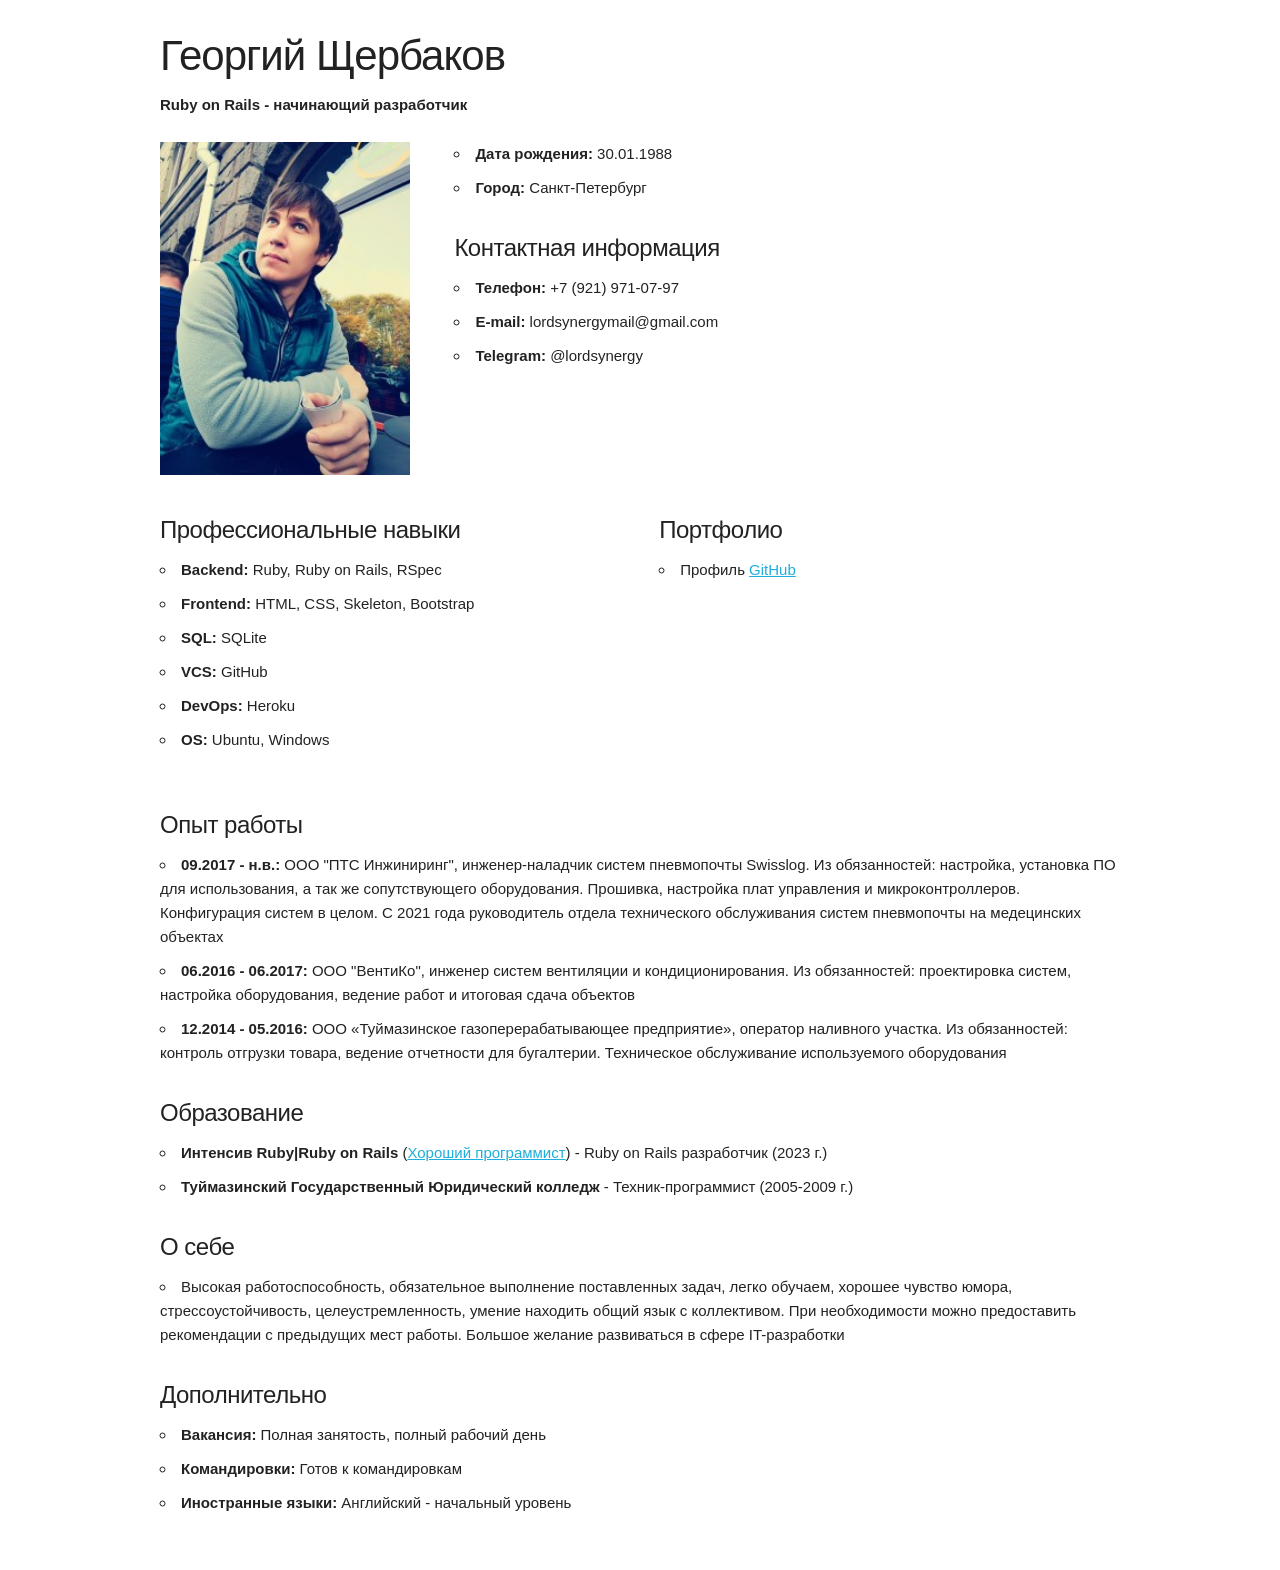
==== index.html @ 2d0ef485 "Initial commit" ====
<!DOCTYPE html>
<html lang="ru">
<head>
  <meta charset="UTF-8">
  <title>резюме Щербаков Георгий</title>
  <link rel="stylesheet" href="css/normalize.css">
  <link rel="stylesheet" href="css/skeleton.css">
  <link href="https://fonts.googleapis.com/css?family=Bree+Serif&display=swap" rel="stylesheet">
</head>

<body>
<div class="container">
  <div class="header">
    <h2>Георгий Щербаков</h2>
    <p><b>Ruby on Rails - начинающий разработчик</b></p>
  </div>

  <div class="row">
    <div class="four columns">
      <img src="img/georgy.jpg" alt="[Фото]" width="250"/>
    </div>

    <ul>
      <li><b>Дата рождения:</b> 30.01.1988</li>
      <li><b>Город:</b> Санкт-Петербург</li>
    </ul>

    <h5>Контактная информация</h5>
    <ul>
      <li><b>Телефон:</b> +7 (921) 971-07-97</li>
      <li><b>E-mail:</b> lordsynergymail@gmail.com</li>
      <li><b>Telegram:</b> @lordsynergy</li>
    </ul>
  </div>

  <div class="row">
    <div class="one-half column">
      <h5>Профессиональные навыки</h5>
      <ul>
        <li><b>Backend: </b>Ruby, Ruby on Rails, RSpec</li>
        <li><b>Frontend: </b>HTML, CSS, Skeleton, Bootstrap</li>
        <li><b>SQL: </b>SQLite</li>
        <li><b>VCS: </b>GitHub</li>
        <li><b>DevOps: </b>Heroku</li>
        <li><b>OS: </b>Ubuntu, Windows</li>
      </ul>
    </div>

    <div class="one-half column">
      <h5>Портфолио</h5>
      <ul>
        <li>Профиль <a href="https://github.com/lordsynergy">GitHub</a></li>
      </ul>
    </div>
  </div>

  <div>
    <h5>Опыт работы</h5>
    <ul>
      <li><b>09.2017 - н.в.: </b>ООО "ПТС Инжиниринг", инженер-наладчик систем пневмопочты Swisslog. Из обязанностей:
        настройка, установка ПО для использования, а так же сопутствующего оборудования. Прошивка, настройка плат управления и микроконтроллеров.
        Конфигурация систем в целом. С 2021 года руководитель отдела технического обслуживания систем пневмопочты на медецинских объектах </li>
      <li><b>06.2016 - 06.2017: </b>ООО "ВентиКо", инженер систем вентиляции и кондиционирования. Из обязанностей: проектировка систем, настройка
        оборудования, ведение работ и итоговая сдача объектов</li>
      <li><b>12.2014 - 05.2016: </b>ООО «Туймазинское газоперерабатывающее предприятие», оператор наливного участка. Из
        обязанностей: контроль отгрузки товара, ведение отчетности для бугалтерии. Техническое обслуживание используемого оборудования</li>
    </ul>
  </div>

  <div>
    <h5>Образование</h5>
    <ul>
      <li><b>Интенсив Ruby|Ruby on Rails</b> (<a href="http://goodprogrammer.ru/">Хороший программист</a>) - Ruby on Rails разработчик (2023 г.)</li>
      <li><b>Туймазинский Государственный Юридический колледж</b> - Техник-программист (2005-2009 г.)</li>
    </ul>
  </div>

  <div>
    <h5>О себе</h5>
    <ul>
      <li>Высокая работоспособность, обязательное выполнение поставленных задач, легко обучаем, хорошее чувство юмора,
        стрессоустойчивость, целеустремленность, умение находить общий язык с коллективом. При необходимости можно предоставить рекомендации
        с предыдущих мест работы. Большое желание развиваться в сфере IT-разработки</li>
    </ul>
  </div>

  <div>
    <h5>Дополнительно</h5>
    <ul>
      <li><b>Вакансия: </b>Полная занятость, полный рабочий день</li>
      <li><b>Командировки: </b>Готов к командировкам </li>
      <li><b>Иностранные языки: </b>Английский - начальный уровень</li>
    </ul>
  </div>
</div>
</body>
---- css/skeleton.css ----
/*
* Skeleton V2.0.4
* Copyright 2014, Dave Gamache
* www.getskeleton.com
* Free to use under the MIT license.
* http://www.opensource.org/licenses/mit-license.php
* 12/29/2014
*/


/* Table of contents
––––––––––––––––––––––––––––––––––––––––––––––––––
- Grid
- Base Styles
- Typography
- Links
- Buttons
- Forms
- Lists
- Code
- Tables
- Spacing
- Utilities
- Clearing
- Media Queries
*/


/* Grid
–––––––––––––––––––––––––––––––––––––––––––––––––– */
.container {
  position: relative;
  width: 100%;
  max-width: 960px;
  margin: 0 auto;
  padding: 20px;
  box-sizing: border-box; }
.column,
.columns {
  width: 100%;
  float: left;
  box-sizing: border-box; }

/* For devices larger than 400px */
@media (min-width: 400px) {
  .container {
    width: 85%;
    padding: 0; }
}

/* For devices larger than 550px */
@media (min-width: 550px) {
  .container {
    width: 80%; }
  .column,
  .columns {
    margin-left: 4%; }
  .column:first-child,
  .columns:first-child {
    margin-left: 0; }

  .one.column,
  .one.columns                    { width: 4.66666666667%; }
  .two.columns                    { width: 13.3333333333%; }
  .three.columns                  { width: 22%;            }
  .four.columns                   { width: 30.6666666667%; }
  .five.columns                   { width: 39.3333333333%; }
  .six.columns                    { width: 48%;            }
  .seven.columns                  { width: 56.6666666667%; }
  .eight.columns                  { width: 65.3333333333%; }
  .nine.columns                   { width: 74.0%;          }
  .ten.columns                    { width: 82.6666666667%; }
  .eleven.columns                 { width: 91.3333333333%; }
  .twelve.columns                 { width: 100%; margin-left: 0; }

  .one-third.column               { width: 30.6666666667%; }
  .two-thirds.column              { width: 65.3333333333%; }

  .one-half.column                { width: 48%; }

  /* Offsets */
  .offset-by-one.column,
  .offset-by-one.columns          { margin-left: 8.66666666667%; }
  .offset-by-two.column,
  .offset-by-two.columns          { margin-left: 17.3333333333%; }
  .offset-by-three.column,
  .offset-by-three.columns        { margin-left: 26%;            }
  .offset-by-four.column,
  .offset-by-four.columns         { margin-left: 34.6666666667%; }
  .offset-by-five.column,
  .offset-by-five.columns         { margin-left: 43.3333333333%; }
  .offset-by-six.column,
  .offset-by-six.columns          { margin-left: 52%;            }
  .offset-by-seven.column,
  .offset-by-seven.columns        { margin-left: 60.6666666667%; }
  .offset-by-eight.column,
  .offset-by-eight.columns        { margin-left: 69.3333333333%; }
  .offset-by-nine.column,
  .offset-by-nine.columns         { margin-left: 78.0%;          }
  .offset-by-ten.column,
  .offset-by-ten.columns          { margin-left: 86.6666666667%; }
  .offset-by-eleven.column,
  .offset-by-eleven.columns       { margin-left: 95.3333333333%; }

  .offset-by-one-third.column,
  .offset-by-one-third.columns    { margin-left: 34.6666666667%; }
  .offset-by-two-thirds.column,
  .offset-by-two-thirds.columns   { margin-left: 69.3333333333%; }

  .offset-by-one-half.column,
  .offset-by-one-half.columns     { margin-left: 52%; }

}


/* Base Styles
–––––––––––––––––––––––––––––––––––––––––––––––––– */
/* NOTE
html is set to 62.5% so that all the REM measurements throughout Skeleton
are based on 10px sizing. So basically 1.5rem = 15px :) */
html {
  font-size: 62.5%; }
body {
  margin-top: 30px;
  margin-bottom: 30px;
  font-size: 1.5em; /* currently ems cause chrome bug misinterpreting rems on body element */
  line-height: 1.6;
  font-weight: 400;
  font-family: 'PT Sans Narrow', sans-serif;
  color: #222; }


/* Typography
–––––––––––––––––––––––––––––––––––––––––––––––––– */
h1, h2, h3, h4, h5, h6 {
  margin-top: 30px;
  margin-bottom: 1rem;
  font-weight: 300; }
h1 { font-size: 4.0rem; line-height: 1.2;  letter-spacing: -.1rem;}
h2 { font-size: 3.6rem; line-height: 1.25; letter-spacing: -.1rem; }
h3 { font-size: 3.0rem; line-height: 1.3;  letter-spacing: -.1rem; }
h4 { font-size: 2.4rem; line-height: 1.35; letter-spacing: -.08rem; }
h5 { font-size: 1.8rem; line-height: 1.5;  letter-spacing: -.05rem; }
h6 { font-size: 1.5rem; line-height: 1.6;  letter-spacing: 0; }

/* Larger than phablet */
@media (min-width: 550px) {
  h1 { font-size: 5.0rem; }
  h2 { font-size: 4.2rem; }
  h3 { font-size: 3.6rem; }
  h4 { font-size: 3.0rem; }
  h5 { font-size: 2.4rem; }
  h6 { font-size: 1.5rem; }
}

p {
  margin-top: 0; }


/* Links
–––––––––––––––––––––––––––––––––––––––––––––––––– */
a {
  color: #1EAEDB; }
a:hover {
  color: #0FA0CE; }


/* Buttons
–––––––––––––––––––––––––––––––––––––––––––––––––– */
.button,
button,
input[type="submit"],
input[type="reset"],
input[type="button"] {
  display: inline-block;
  height: 38px;
  padding: 0 30px;
  color: #555;
  text-align: center;
  font-size: 11px;
  font-weight: 600;
  line-height: 38px;
  letter-spacing: .1rem;
  text-transform: uppercase;
  text-decoration: none;
  white-space: nowrap;
  background-color: transparent;
  border-radius: 4px;
  border: 1px solid #bbb;
  cursor: pointer;
  box-sizing: border-box; }
.button:hover,
button:hover,
input[type="submit"]:hover,
input[type="reset"]:hover,
input[type="button"]:hover,
.button:focus,
button:focus,
input[type="submit"]:focus,
input[type="reset"]:focus,
input[type="button"]:focus {
  color: #333;
  border-color: #888;
  outline: 0; }
.button.button-primary,
button.button-primary,
input[type="submit"].button-primary,
input[type="reset"].button-primary,
input[type="button"].button-primary {
  color: #FFF;
  background-color: #33C3F0;
  border-color: #33C3F0; }
.button.button-primary:hover,
button.button-primary:hover,
input[type="submit"].button-primary:hover,
input[type="reset"].button-primary:hover,
input[type="button"].button-primary:hover,
.button.button-primary:focus,
button.button-primary:focus,
input[type="submit"].button-primary:focus,
input[type="reset"].button-primary:focus,
input[type="button"].button-primary:focus {
  color: #FFF;
  background-color: #1EAEDB;
  border-color: #1EAEDB; }


/* Forms
–––––––––––––––––––––––––––––––––––––––––––––––––– */
input[type="email"],
input[type="number"],
input[type="search"],
input[type="text"],
input[type="tel"],
input[type="url"],
input[type="password"],
textarea,
select {
  height: 38px;
  padding: 6px 10px; /* The 6px vertically centers text on FF, ignored by Webkit */
  background-color: #fff;
  border: 1px solid #D1D1D1;
  border-radius: 4px;
  box-shadow: none;
  box-sizing: border-box; }
/* Removes awkward default styles on some inputs for iOS */
input[type="email"],
input[type="number"],
input[type="search"],
input[type="text"],
input[type="tel"],
input[type="url"],
input[type="password"],
textarea {
  -webkit-appearance: none;
     -moz-appearance: none;
          appearance: none; }
textarea {
  min-height: 65px;
  padding-top: 6px;
  padding-bottom: 6px; }
input[type="email"]:focus,
input[type="number"]:focus,
input[type="search"]:focus,
input[type="text"]:focus,
input[type="tel"]:focus,
input[type="url"]:focus,
input[type="password"]:focus,
textarea:focus,
select:focus {
  border: 1px solid #33C3F0;
  outline: 0; }
label,
legend {
  display: block;
  margin-bottom: .5rem;
  font-weight: 600; }
fieldset {
  padding: 0;
  border-width: 0; }
input[type="checkbox"],
input[type="radio"] {
  display: inline; }
label > .label-body {
  display: inline-block;
  margin-left: .5rem;
  font-weight: normal; }


/* Lists
–––––––––––––––––––––––––––––––––––––––––––––––––– */
ul {
  list-style: circle inside; }
ol {
  list-style: decimal inside; }
ol, ul {
  padding-left: 0;
  margin-top: 0; }
ul ul,
ul ol,
ol ol,
ol ul {
  margin: 1.5rem 0 1.5rem 3rem;
  font-size: 90%; }
li {
  margin-bottom: 1rem; }


/* Code
–––––––––––––––––––––––––––––––––––––––––––––––––– */
code {
  padding: .2rem .5rem;
  margin: 0 .2rem;
  font-size: 90%;
  white-space: nowrap;
  background: #F1F1F1;
  border: 1px solid #E1E1E1;
  border-radius: 4px; }
pre > code {
  display: block;
  padding: 1rem 1.5rem;
  white-space: pre; }


/* Tables
–––––––––––––––––––––––––––––––––––––––––––––––––– */
th,
td {
  padding: 12px 15px;
  text-align: left;
  border-bottom: 1px solid #E1E1E1; }
th:first-child,
td:first-child {
  padding-left: 0; }
th:last-child,
td:last-child {
  padding-right: 0; }


/* Spacing
–––––––––––––––––––––––––––––––––––––––––––––––––– */
button,
.button {
  margin-bottom: 1rem; }
input,
textarea,
select,
fieldset {
  margin-bottom: 1.5rem; }
pre,
blockquote,
dl,
figure,
table,
p,
ul,
ol,
form {
  margin-bottom: 2.5rem; }


/* Utilities
–––––––––––––––––––––––––––––––––––––––––––––––––– */
.u-full-width {
  width: 100%;
  box-sizing: border-box; }
.u-max-full-width {
  max-width: 100%;
  box-sizing: border-box; }
.u-pull-right {
  float: right; }
.u-pull-left {
  float: left; }


/* Misc
–––––––––––––––––––––––––––––––––––––––––––––––––– */
hr {
  margin-top: 3rem;
  margin-bottom: 3.5rem;
  border-width: 0;
  border-top: 1px solid #E1E1E1; }


/* Clearing
–––––––––––––––––––––––––––––––––––––––––––––––––– */

/* Self Clearing Goodness */
.container:after,
.row:after,
.u-cf {
  content: "";
  display: table;
  clear: both; }


/* Media Queries
–––––––––––––––––––––––––––––––––––––––––––––––––– */
/*
Note: The best way to structure the use of media queries is to create the queries
near the relevant code. For example, if you wanted to change the styles for buttons
on small devices, paste the mobile query code up in the buttons section and style it
there.
*/


/* Larger than mobile */
@media (min-width: 400px) {}

/* Larger than phablet (also point when grid becomes active) */
@media (min-width: 550px) {}

/* Larger than tablet */
@media (min-width: 750px) {}

/* Larger than desktop */
@media (min-width: 1000px) {}

/* Larger than Desktop HD */
@media (min-width: 1200px) {}
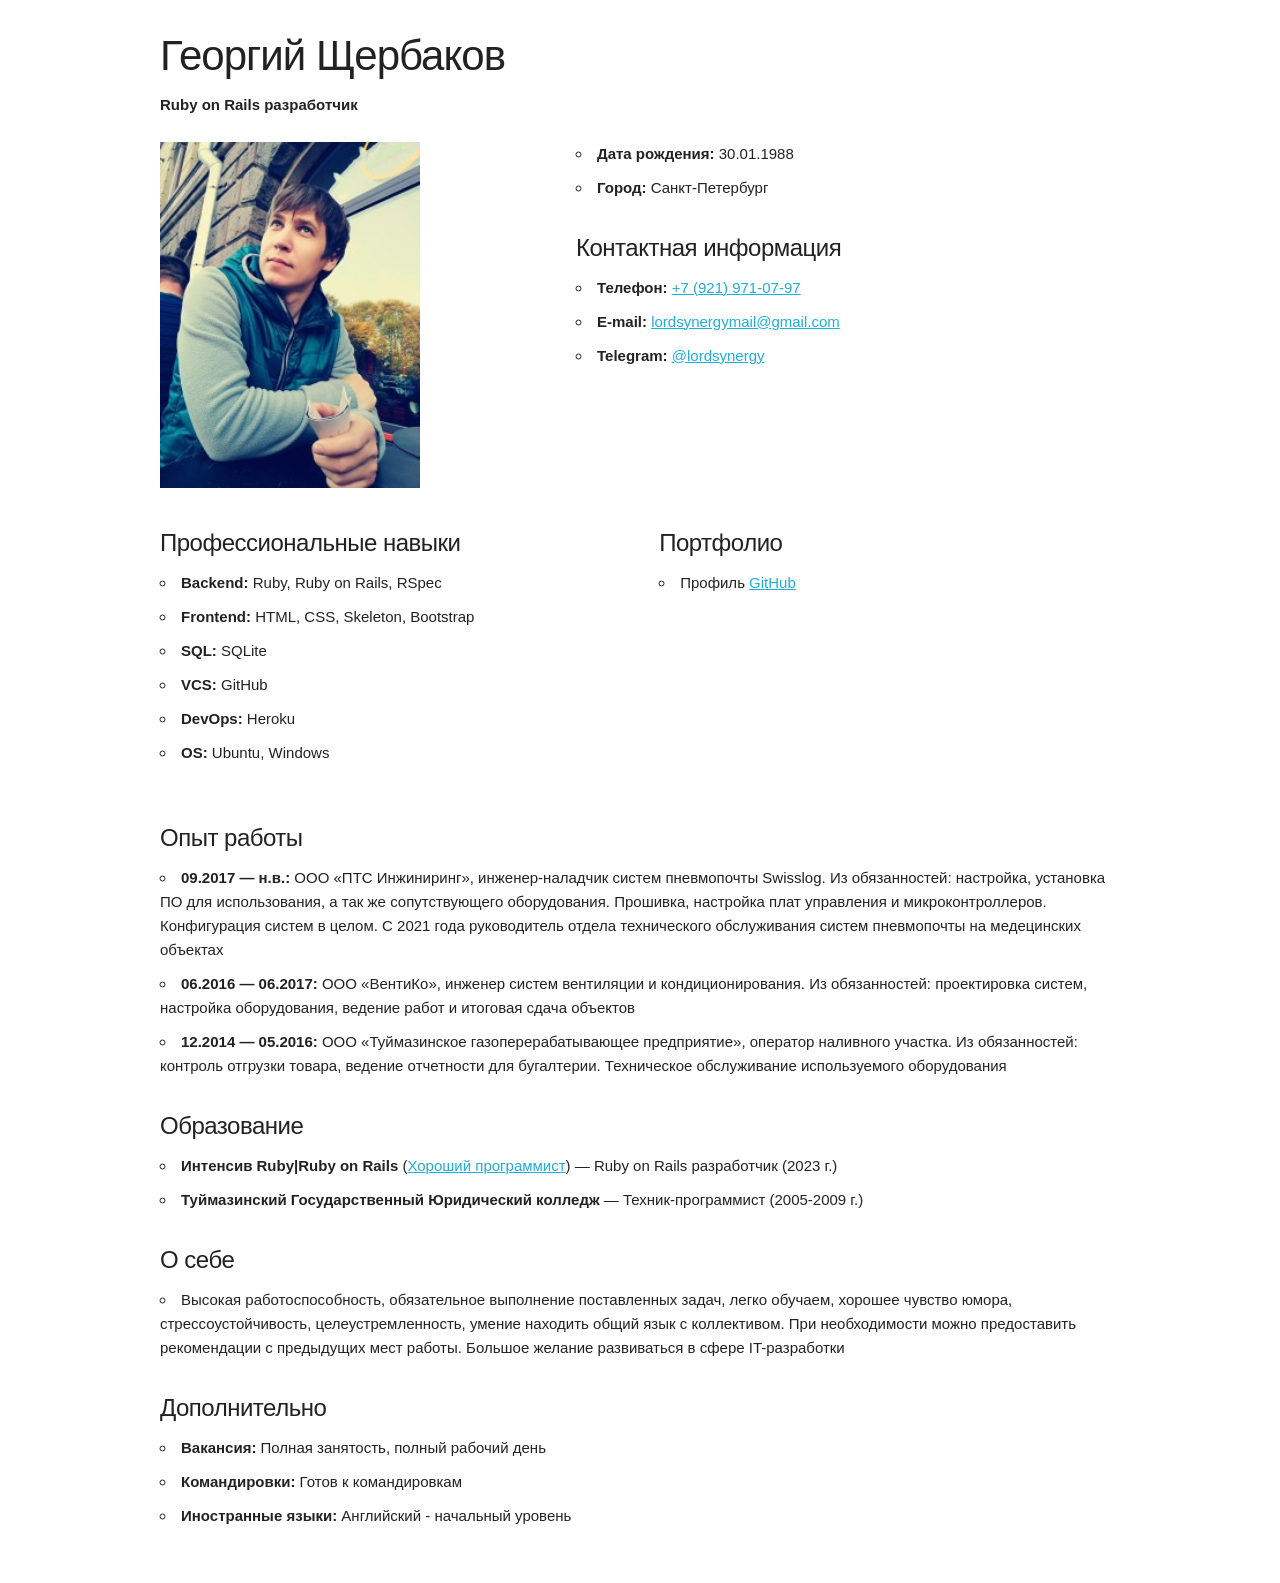
==== commit 0c6cbf24: "fix index.html" ====
--- a/index.html
+++ b/index.html
@@ -2,6 +2,7 @@
 <html lang="ru">
 <head>
   <meta charset="UTF-8">
+  <meta name="viewport" content="width=device-width, initial-scale=1">
   <title>резюме Щербаков Георгий</title>
   <link rel="stylesheet" href="css/normalize.css">
   <link rel="stylesheet" href="css/skeleton.css">
@@ -12,14 +13,15 @@
 <div class="container">
   <div class="header">
     <h2>Георгий Щербаков</h2>
-    <p><b>Ruby on Rails - начинающий разработчик</b></p>
+    <p><b>Ruby on Rails разработчик</b></p>
   </div>
 
   <div class="row">
-    <div class="four columns">
-      <img src="img/georgy.jpg" alt="[Фото]" width="250"/>
+    <div class="five columns">
+      <img src="img/georgy.jpg" alt="Георгий Щербаков - фото" width="260"/>
     </div>
 
+    <div class="seven columns">
     <ul>
       <li><b>Дата рождения:</b> 30.01.1988</li>
       <li><b>Город:</b> Санкт-Петербург</li>
@@ -27,10 +29,11 @@
 
     <h5>Контактная информация</h5>
     <ul>
-      <li><b>Телефон:</b> +7 (921) 971-07-97</li>
-      <li><b>E-mail:</b> lordsynergymail@gmail.com</li>
-      <li><b>Telegram:</b> @lordsynergy</li>
+      <li><b>Телефон: </b><a href="tel:+7(921) 971-07-97">+7 (921) 971-07-97</a></li>
+      <li><b>E-mail: </b><a href="mailto:lordsynergymail@gmail.com">lordsynergymail@gmail.com</a></li>
+      <li><b>Telegram: </b><a href="https://telegram.me/@lordsynergy">@lordsynergy</a></li>
     </ul>
+    </div>
   </div>
 
   <div class="row">
@@ -57,12 +60,12 @@
   <div>
     <h5>Опыт работы</h5>
     <ul>
-      <li><b>09.2017 - н.в.: </b>ООО "ПТС Инжиниринг", инженер-наладчик систем пневмопочты Swisslog. Из обязанностей:
+      <li><b>09.2017 — н.в.: </b>ООО «ПТС Инжиниринг», инженер-наладчик систем пневмопочты Swisslog. Из обязанностей:
         настройка, установка ПО для использования, а так же сопутствующего оборудования. Прошивка, настройка плат управления и микроконтроллеров.
         Конфигурация систем в целом. С 2021 года руководитель отдела технического обслуживания систем пневмопочты на медецинских объектах </li>
-      <li><b>06.2016 - 06.2017: </b>ООО "ВентиКо", инженер систем вентиляции и кондиционирования. Из обязанностей: проектировка систем, настройка
+      <li><b>06.2016 — 06.2017: </b>ООО «ВентиКо», инженер систем вентиляции и кондиционирования. Из обязанностей: проектировка систем, настройка
         оборудования, ведение работ и итоговая сдача объектов</li>
-      <li><b>12.2014 - 05.2016: </b>ООО «Туймазинское газоперерабатывающее предприятие», оператор наливного участка. Из
+      <li><b>12.2014 — 05.2016: </b>ООО «Туймазинское газоперерабатывающее предприятие», оператор наливного участка. Из
         обязанностей: контроль отгрузки товара, ведение отчетности для бугалтерии. Техническое обслуживание используемого оборудования</li>
     </ul>
   </div>
@@ -70,8 +73,8 @@
   <div>
     <h5>Образование</h5>
     <ul>
-      <li><b>Интенсив Ruby|Ruby on Rails</b> (<a href="http://goodprogrammer.ru/">Хороший программист</a>) - Ruby on Rails разработчик (2023 г.)</li>
-      <li><b>Туймазинский Государственный Юридический колледж</b> - Техник-программист (2005-2009 г.)</li>
+      <li><b>Интенсив Ruby|Ruby on Rails</b> (<a href="http://goodprogrammer.ru/">Хороший программист</a>) — Ruby on Rails разработчик (2023 г.)</li>
+      <li><b>Туймазинский Государственный Юридический колледж</b> — Техник-программист (2005-2009 г.)</li>
     </ul>
   </div>
 
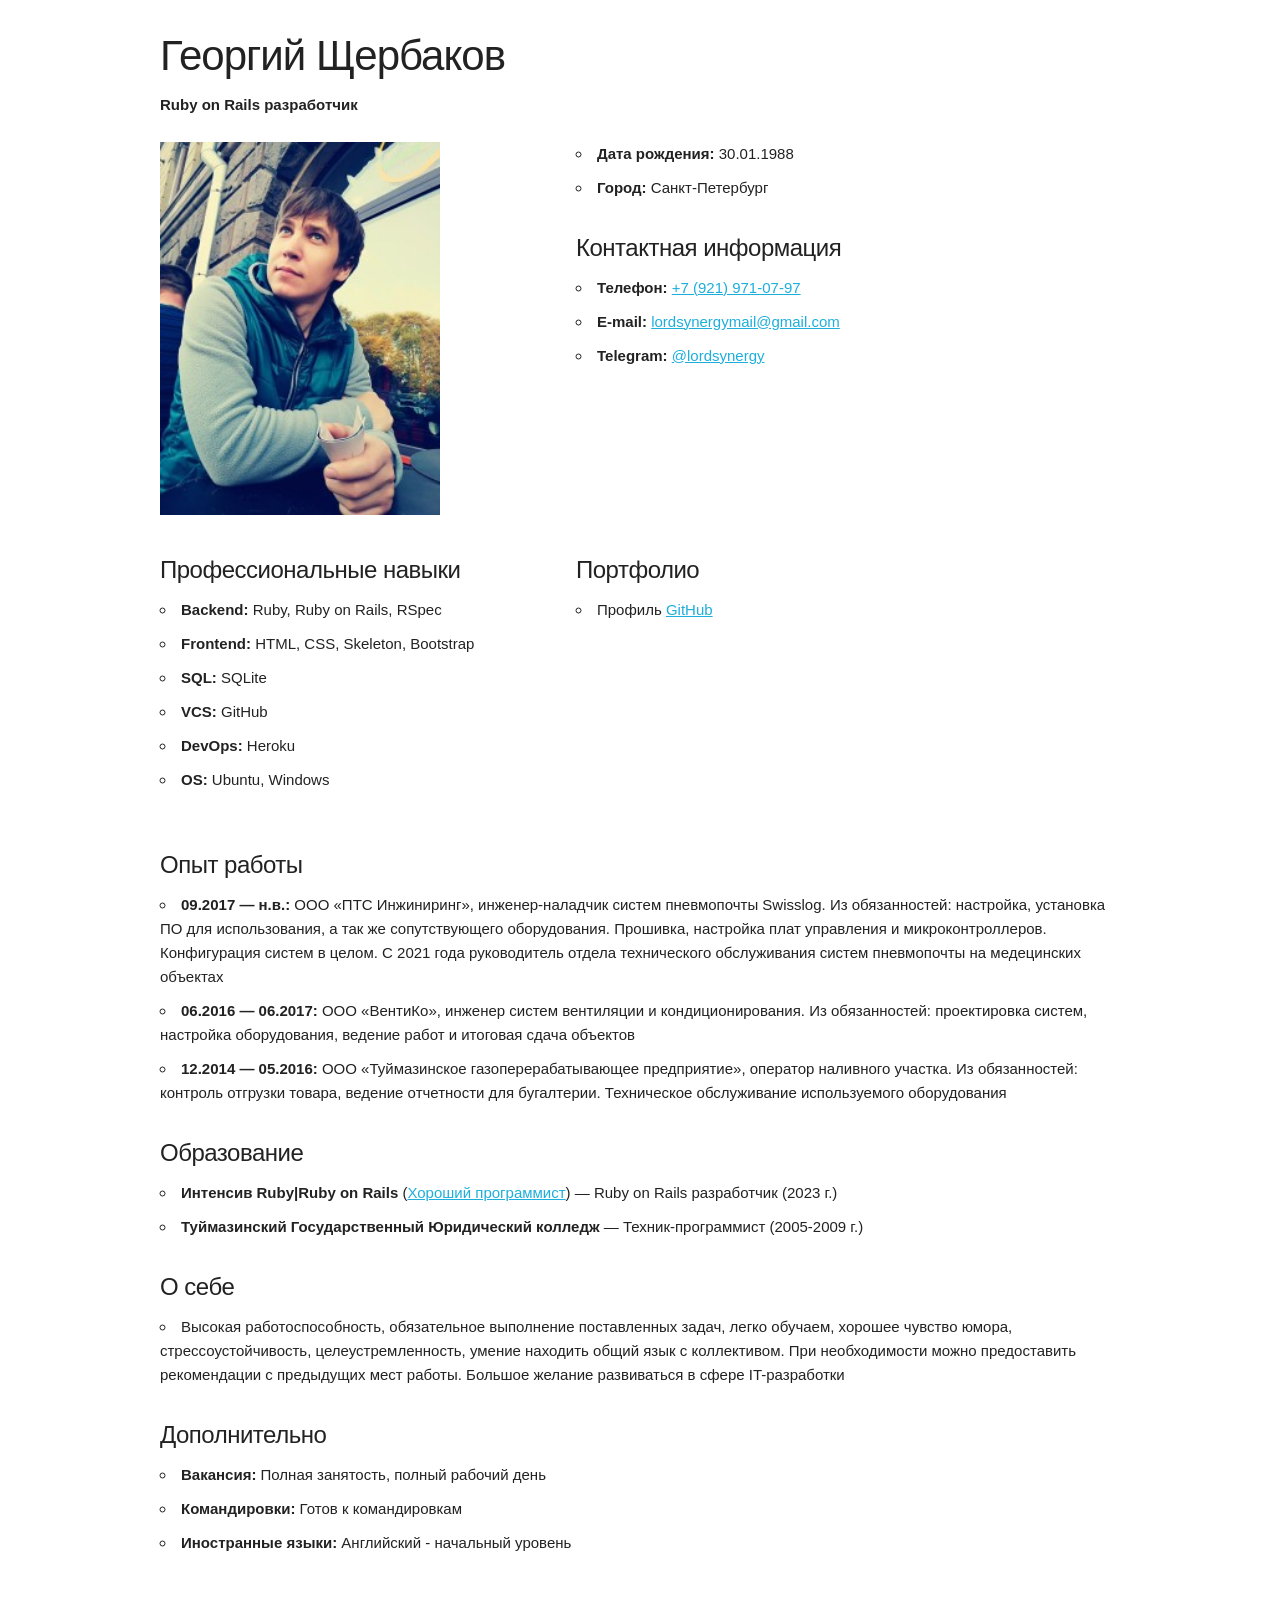
==== commit 979f69b6: "fix the adaptation" ====
--- a/index.html
+++ b/index.html
@@ -6,19 +6,17 @@
   <title>резюме Щербаков Георгий</title>
   <link rel="stylesheet" href="css/normalize.css">
   <link rel="stylesheet" href="css/skeleton.css">
-  <link href="https://fonts.googleapis.com/css?family=Bree+Serif&display=swap" rel="stylesheet">
+  <link href="https://fonts.googleapis.com/css2?family=Lobster&family=PT+Sans+Narrow&display=swap" rel="stylesheet" type="text/css">
 </head>
 
 <body>
 <div class="container">
-  <div class="header">
-    <h2>Георгий Щербаков</h2>
-    <p><b>Ruby on Rails разработчик</b></p>
-  </div>
+  <h2>Георгий Щербаков</h2>
+  <p><b>Ruby on Rails разработчик</b></p>
 
   <div class="row">
     <div class="five columns">
-      <img src="img/georgy.jpg" alt="Георгий Щербаков - фото" width="260"/>
+      <img src="img/georgy.jpg" alt="Георгий Щербаков - фото" width="280"/>
     </div>
 
     <div class="seven columns">
@@ -37,7 +35,7 @@
   </div>
 
   <div class="row">
-    <div class="one-half column">
+    <div class="five columns">
       <h5>Профессиональные навыки</h5>
       <ul>
         <li><b>Backend: </b>Ruby, Ruby on Rails, RSpec</li>
@@ -49,7 +47,7 @@
       </ul>
     </div>
 
-    <div class="one-half column">
+    <div class="seven columns">
       <h5>Портфолио</h5>
       <ul>
         <li>Профиль <a href="https://github.com/lordsynergy">GitHub</a></li>
--- a/css/skeleton.css
+++ b/css/skeleton.css
@@ -33,11 +33,11 @@
   width: 100%;
   max-width: 960px;
   margin: 0 auto;
-  padding: 20px;
+  padding: 0 20px;
   box-sizing: border-box; }
 .column,
 .columns {
-  width: 100%;
+  width: 90%;
   float: left;
   box-sizing: border-box; }
 
@@ -49,7 +49,7 @@
 }
 
 /* For devices larger than 550px */
-@media (min-width: 550px) {
+@media (min-width: 950px) {
   .container {
     width: 80%; }
   .column,
@@ -126,7 +126,7 @@
   font-size: 1.5em; /* currently ems cause chrome bug misinterpreting rems on body element */
   line-height: 1.6;
   font-weight: 400;
-  font-family: 'PT Sans Narrow', sans-serif;
+  font-family: "Raleway", "HelveticaNeue", "Helvetica Neue", Helvetica, Arial, sans-serif;
   color: #222; }
 
 
@@ -414,7 +414,7 @@
 @media (min-width: 750px) {}
 
 /* Larger than desktop */
-@media (min-width: 1000px) {}
+@media (min-width: 950px) {}
 
 /* Larger than Desktop HD */
 @media (min-width: 1200px) {}
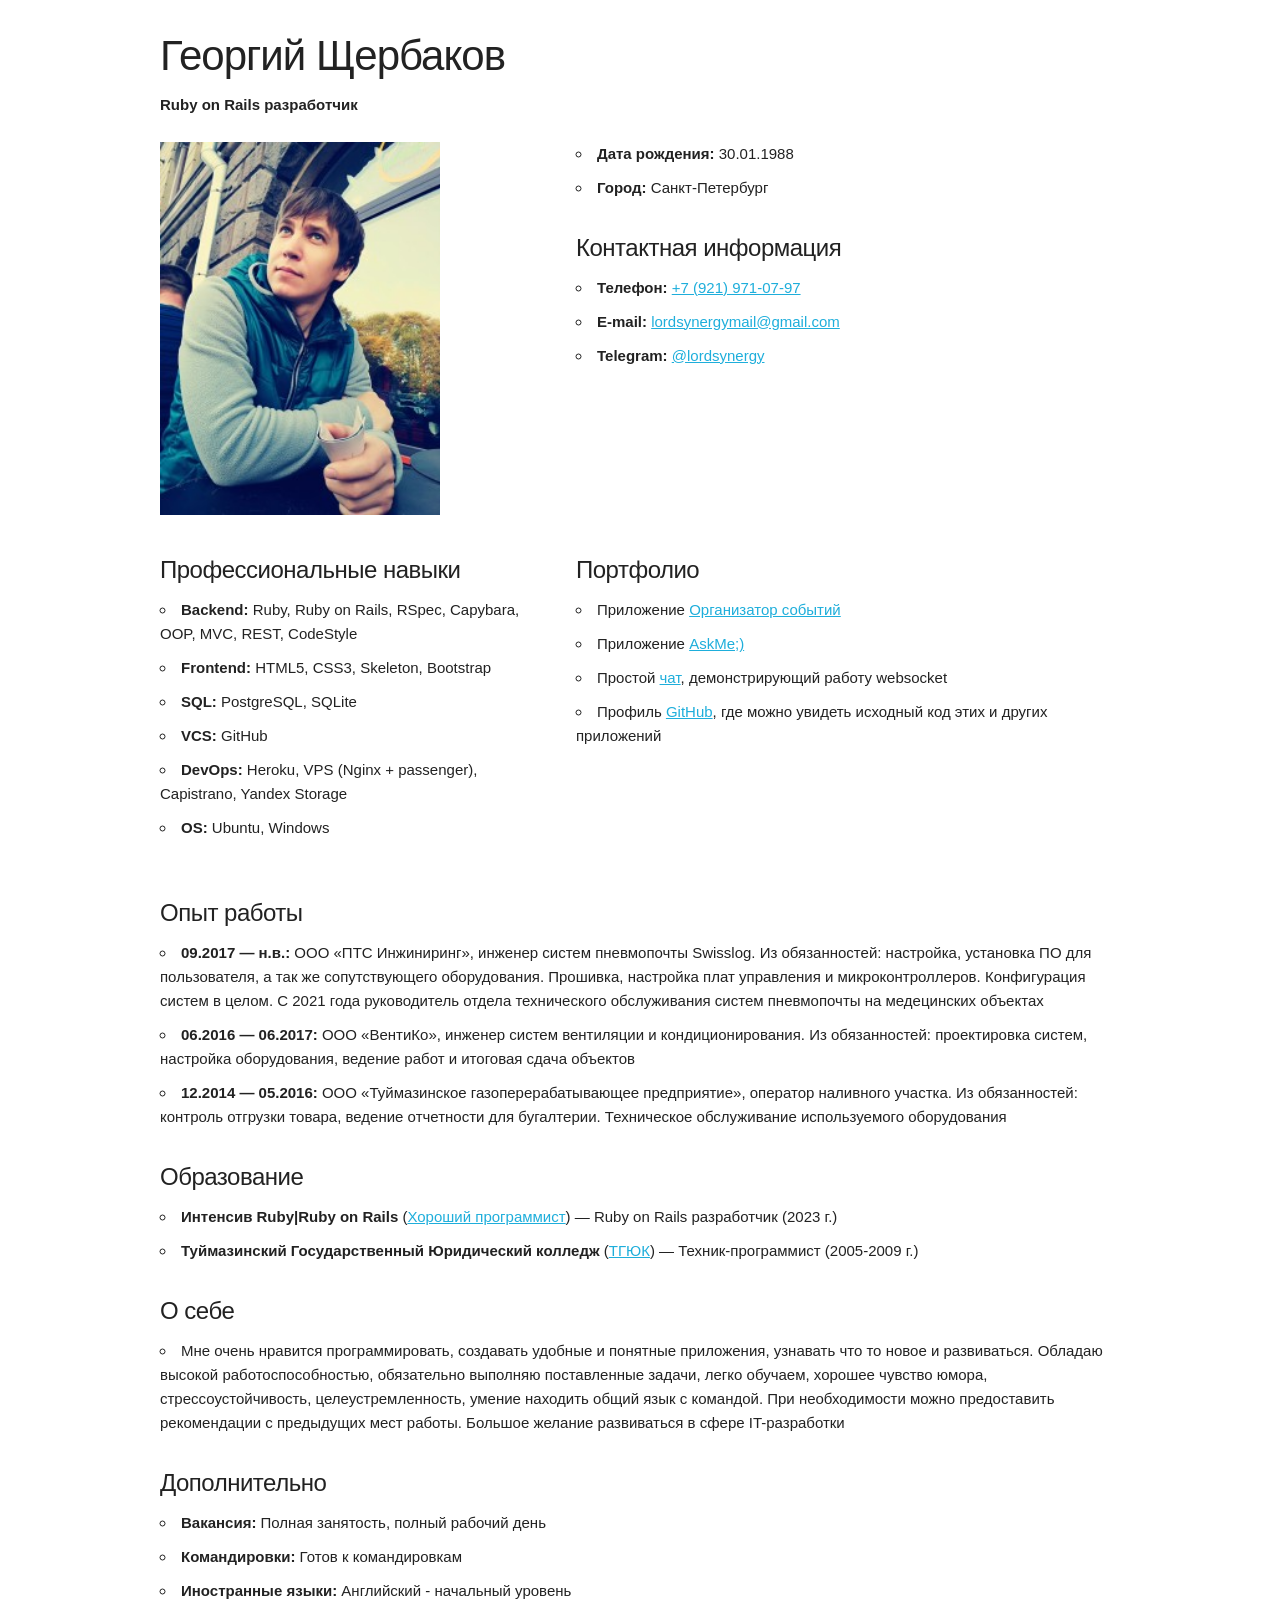
==== commit 8fea6cc7: "add README" ====
--- a/index.html
+++ b/index.html
@@ -38,11 +38,11 @@
     <div class="five columns">
       <h5>Профессиональные навыки</h5>
       <ul>
-        <li><b>Backend: </b>Ruby, Ruby on Rails, RSpec</li>
-        <li><b>Frontend: </b>HTML, CSS, Skeleton, Bootstrap</li>
-        <li><b>SQL: </b>SQLite</li>
+        <li><b>Backend: </b>Ruby, Ruby on Rails, RSpec, Capybara, OOP, MVC, REST, CodeStyle</li>
+        <li><b>Frontend: </b>HTML5, CSS3, Skeleton, Bootstrap</li>
+        <li><b>SQL: </b>PostgreSQL, SQLite</li>
         <li><b>VCS: </b>GitHub</li>
-        <li><b>DevOps: </b>Heroku</li>
+        <li><b>DevOps: </b>Heroku, VPS (Nginx + passenger), Capistrano, Yandex Storage</li>
         <li><b>OS: </b>Ubuntu, Windows</li>
       </ul>
     </div>
@@ -50,7 +50,10 @@
     <div class="seven columns">
       <h5>Портфолио</h5>
       <ul>
-        <li>Профиль <a href="https://github.com/lordsynergy">GitHub</a></li>
+        <li>Приложение <a href="https://event.goodprogramming.ru/">Организатор событий</a></li>
+        <li>Приложение <a href="https://askme.goodprogramming.ru/">AskMe;)</a></li>
+        <li>Простой <a href="https://chat.goodprogramming.ru/">чат</a>, демонстрирующий работу websocket</li>
+        <li>Профиль <a href="https://github.com/lordsynergy">GitHub</a>, где можно увидеть исходный код этих и других приложений</li>
       </ul>
     </div>
   </div>
@@ -58,8 +61,8 @@
   <div>
     <h5>Опыт работы</h5>
     <ul>
-      <li><b>09.2017 — н.в.: </b>ООО «ПТС Инжиниринг», инженер-наладчик систем пневмопочты Swisslog. Из обязанностей:
-        настройка, установка ПО для использования, а так же сопутствующего оборудования. Прошивка, настройка плат управления и микроконтроллеров.
+      <li><b>09.2017 — н.в.: </b>ООО «ПТС Инжиниринг», инженер систем пневмопочты Swisslog. Из обязанностей:
+        настройка, установка ПО для пользователя, а так же сопутствующего оборудования. Прошивка, настройка плат управления и микроконтроллеров.
         Конфигурация систем в целом. С 2021 года руководитель отдела технического обслуживания систем пневмопочты на медецинских объектах </li>
       <li><b>06.2016 — 06.2017: </b>ООО «ВентиКо», инженер систем вентиляции и кондиционирования. Из обязанностей: проектировка систем, настройка
         оборудования, ведение работ и итоговая сдача объектов</li>
@@ -72,15 +75,15 @@
     <h5>Образование</h5>
     <ul>
       <li><b>Интенсив Ruby|Ruby on Rails</b> (<a href="http://goodprogrammer.ru/">Хороший программист</a>) — Ruby on Rails разработчик (2023 г.)</li>
-      <li><b>Туймазинский Государственный Юридический колледж</b> — Техник-программист (2005-2009 г.)</li>
+      <li><b>Туймазинский Государственный Юридический колледж</b> (<a href="http://www.тгюк.рф/">ТГЮК</a>) — Техник-программист (2005-2009 г.)</li>
     </ul>
   </div>
 
   <div>
     <h5>О себе</h5>
     <ul>
-      <li>Высокая работоспособность, обязательное выполнение поставленных задач, легко обучаем, хорошее чувство юмора,
-        стрессоустойчивость, целеустремленность, умение находить общий язык с коллективом. При необходимости можно предоставить рекомендации
+      <li>Мне очень нравится программировать, создавать удобные и понятные приложения, узнавать что то новое и развиваться. Обладаю высокой работоспособностью, обязательно выполняю поставленные задачи, легко обучаем, хорошее чувство юмора,
+        стрессоустойчивость, целеустремленность, умение находить общий язык с командой. При необходимости можно предоставить рекомендации
         с предыдущих мест работы. Большое желание развиваться в сфере IT-разработки</li>
     </ul>
   </div>
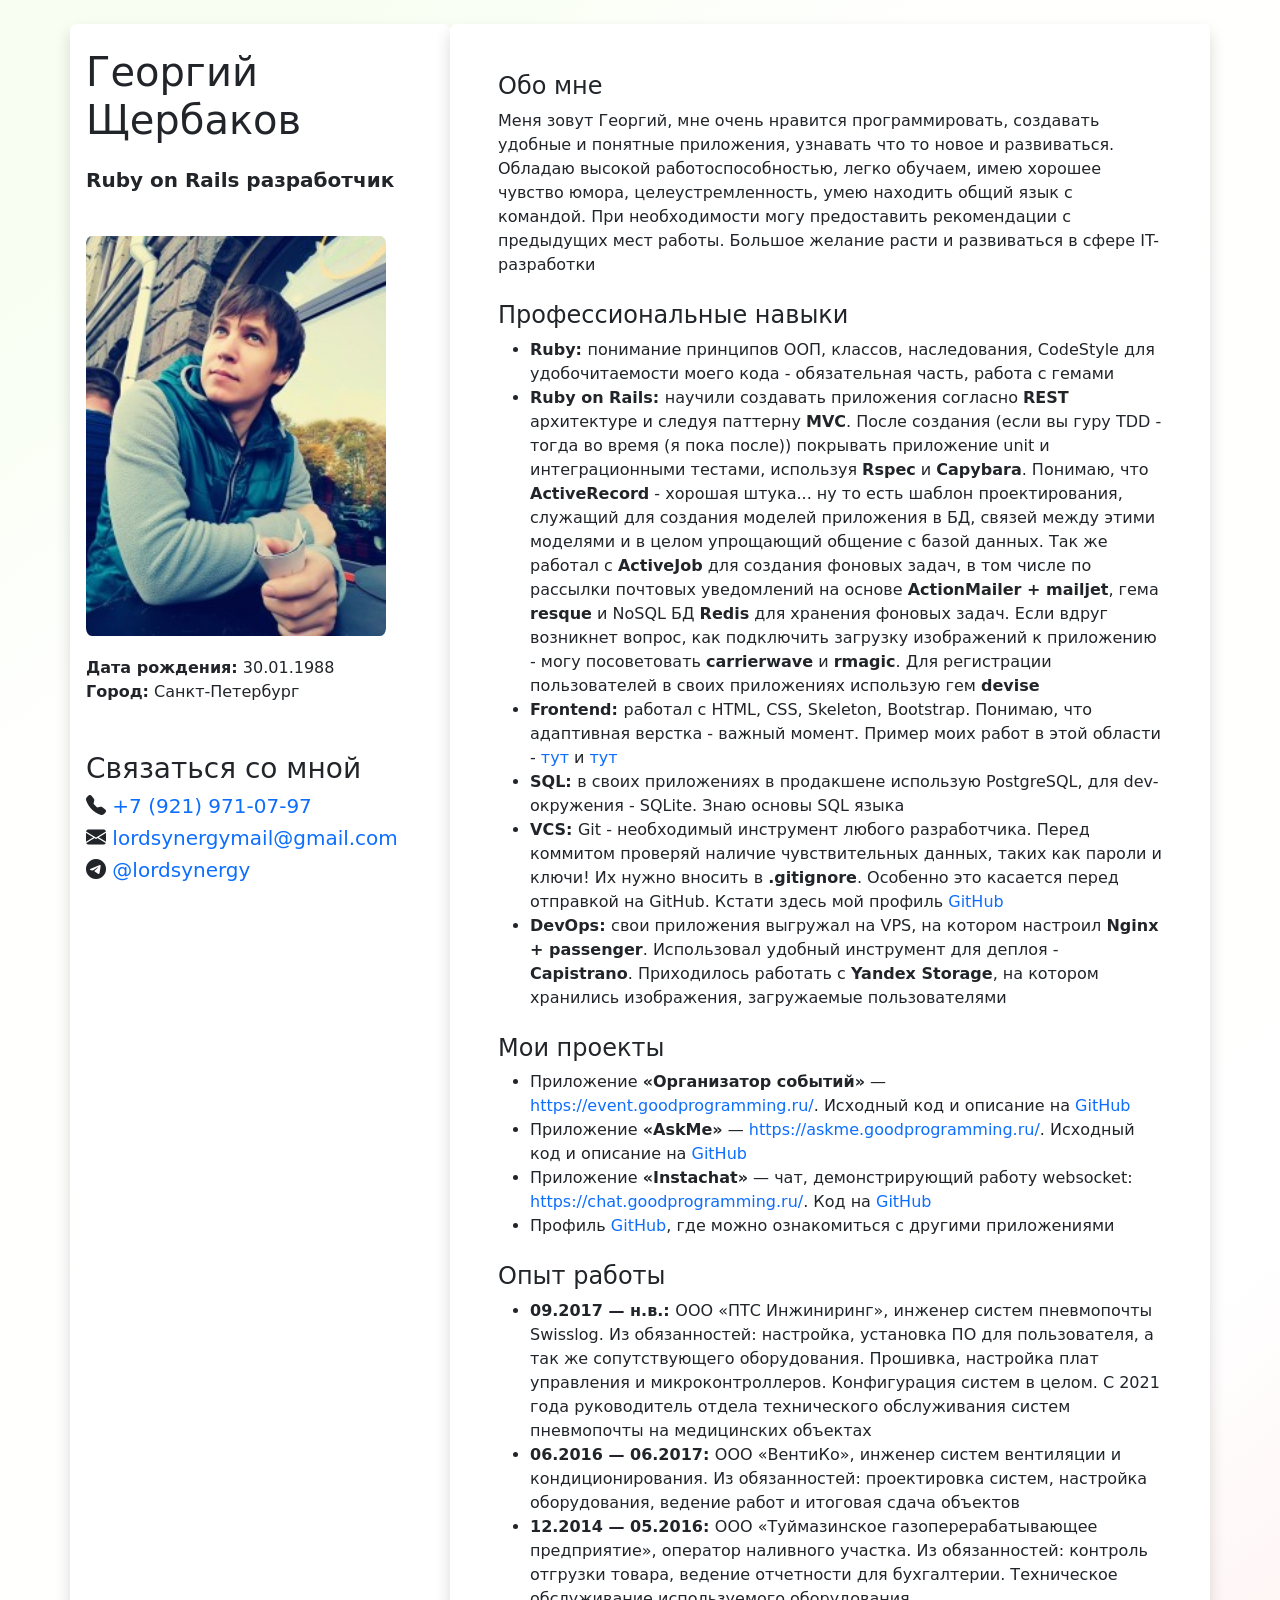
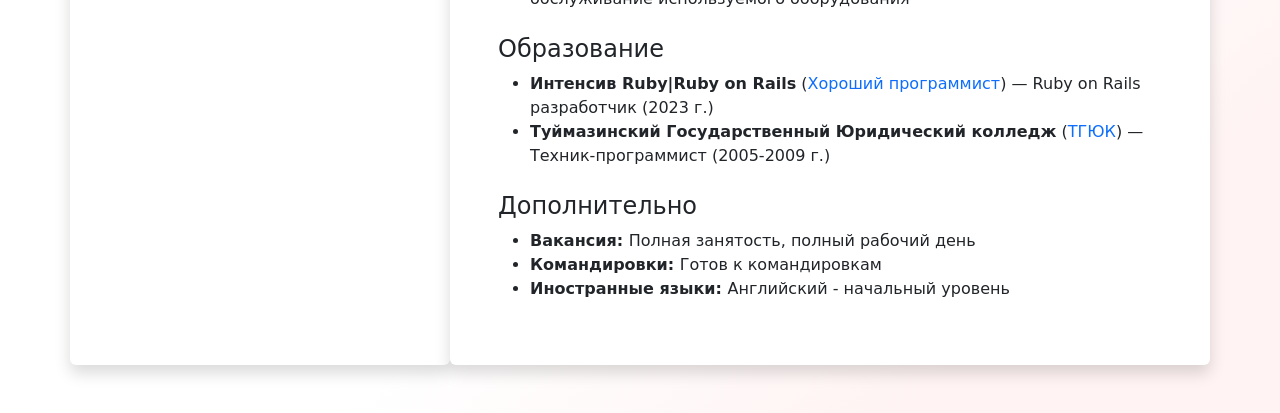
==== commit 323c1ea8: "add style for cv" ====
--- a/index.html
+++ b/index.html
@@ -4,97 +4,107 @@
   <meta charset="UTF-8">
   <meta name="viewport" content="width=device-width, initial-scale=1">
   <title>резюме Щербаков Георгий</title>
-  <link rel="stylesheet" href="css/normalize.css">
-  <link rel="stylesheet" href="css/skeleton.css">
+  <link href="https://cdn.jsdelivr.net/npm/bootstrap@5.0.2/dist/css/bootstrap.min.css" rel="stylesheet" integrity="sha384-EVSTQN3/azprG1Anm3QDgpJLIm9Nao0Yz1ztcQTwFspd3yD65VohhpuuCOmLASjC" crossorigin="anonymous">
+  <script src="https://cdn.jsdelivr.net/npm/bootstrap@5.0.2/dist/js/bootstrap.bundle.min.js" integrity="sha384-MrcW6ZMFYlzcLA8Nl+NtUVF0sA7MsXsP1UyJoMp4YLEuNSfAP+JcXn/tWtIaxVXM" crossorigin="anonymous"></script>
   <link href="https://fonts.googleapis.com/css2?family=Lobster&family=PT+Sans+Narrow&display=swap" rel="stylesheet" type="text/css">
+  <link rel="stylesheet" href="css/style.css">
+  <link rel="stylesheet" href="https://cdn.jsdelivr.net/npm/bootstrap-icons@1.5.0/font/bootstrap-icons.css">
 </head>
 
-<body>
+<body class="bg_gradient">
 <div class="container">
-  <h2>Георгий Щербаков</h2>
-  <p><b>Ruby on Rails разработчик</b></p>
+  <div class="row">
+    <div class="col-lg-4 shadow p-3 mt-4 mb-5 bg-white rounded">
+      <div class="sidebar sticky-top">
+        <h1 class="mb-4 mt-2">Георгий Щербаков</h1>
+        <h5 class="mb-4"><b>Ruby on Rails разработчик</b></h5>
+        <img src="img/georgy.jpg" alt="Георгий Щербаков - фото" class="profile-pic img-fluid"/>
+        <ul class="list-unstyled mb-5">
+          <li><b>Дата рождения:</b> 30.01.1988</li>
+          <li><b>Город:</b> Санкт-Петербург</li>
+        </ul>
 
-  <div class="row">
-    <div class="five columns">
-      <img src="img/georgy.jpg" alt="Георгий Щербаков - фото" width="280"/>
+        <h3>Связаться со мной</h3>
+          <h5 class="bi bi-telephone-fill"><a class="without_line" href="tel:+7(921) 971-07-97">  +7 (921) 971-07-97</a></h5>
+          <h5 class="bi bi-envelope-fill"><a class="without_line" href="mailto:lordsynergymail@gmail.com">  lordsynergymail@gmail.com</a></h5>
+          <h5 class="bi bi-telegram"><a class="without_line" href="https://telegram.me/@lordsynergy">  @lordsynergy</a></h5>
+      </div>
     </div>
 
-    <div class="seven columns">
-    <ul>
-      <li><b>Дата рождения:</b> 30.01.1988</li>
-      <li><b>Город:</b> Санкт-Петербург</li>
-    </ul>
+    <div class="col-lg-8 p-5 shadow mt-4 mb-5 bg-white rounded">
+      <div class="mb-4">
+        <h4>Обо мне</h4>
+        <p class="list-unstyled">
+          Меня зовут Георгий, мне очень нравится программировать, создавать удобные и понятные приложения, узнавать что то
+          новое и развиваться. Обладаю высокой работоспособностью, легко обучаем, имею хорошее чувство юмора, целеустремленность,
+          умею находить общий язык с командой. При необходимости могу предоставить рекомендации с предыдущих мест работы.
+          Большое желание расти и развиваться в сфере IT-разработки
+        </p>
+      </div>
 
-    <h5>Контактная информация</h5>
-    <ul>
-      <li><b>Телефон: </b><a href="tel:+7(921) 971-07-97">+7 (921) 971-07-97</a></li>
-      <li><b>E-mail: </b><a href="mailto:lordsynergymail@gmail.com">lordsynergymail@gmail.com</a></li>
-      <li><b>Telegram: </b><a href="https://telegram.me/@lordsynergy">@lordsynergy</a></li>
-    </ul>
+      <div class="mb-4">
+        <h4>Профессиональные навыки</h4>
+        <ul>
+          <li><b>Ruby: </b>понимание принципов ООП, классов, наследования, CodeStyle для удобочитаемости моего кода - обязательная часть, работа с гемами</li>
+          <li><b>Ruby on Rails: </b>научили создавать приложения согласно <b>REST</b> архитектуре и следуя паттерну <b>MVC</b>. После создания (если вы гуру TDD -
+            тогда во время (я пока после)) покрывать приложение unit и интеграционными тестами, используя <b>Rspec</b> и <b>Capybara</b>. Понимаю, что <b>ActiveRecord</b> -
+            хорошая штука... ну то есть шаблон проектирования, служащий для создания моделей приложения в БД, связей между этими моделями и в целом упрощающий
+            общение с базой данных. Так же работал с <b>ActiveJob</b> для создания фоновых задач, в том числе по рассылки почтовых уведомлений на основе <b>ActionMailer + mailjet</b>,
+            гема <b>resque</b> и NoSQL БД <b>Redis</b> для хранения фоновых задач. Если вдруг возникнет вопрос, как подключить загрузку изображений
+            к приложению - могу посоветовать <b>сarrierwave</b> и <b>rmagic</b>. Для регистрации пользователей в своих приложениях использую гем <b>devise</b></li>
+          <li><b>Frontend: </b>работал с HTML, CSS, Skeleton, Bootstrap. Понимаю, что адаптивная верстка - важный момент. Пример моих работ в этой области -
+            <a href="https://lordsynergy.github.io/landing_test/" class="without_line">тут</a> и <a href="https://lordsynergy.github.io/barbecue/" class="without_line">тут</a></li>
+          <li><b>SQL: </b>в своих приложениях в продакшене использую PostgreSQL, для dev-окружения - SQLite. Знаю основы SQL языка</li>
+          <li><b>VCS: </b>Git - необходимый инструмент любого разработчика. Перед коммитом проверяй наличие чувствительных данных, таких как пароли и ключи!
+            Их нужно вносить в <b>.gitignore</b>. Особенно это касается перед отправкой на GitHub. Кстати здесь мой профиль <a href="https://github.com/lordsynergy" class="without_line">GitHub</a></li>
+          <li><b>DevOps: </b>свои приложения выгружал на VPS, на котором настроил <b>Nginx + passenger</b>. Использовал удобный инструмент
+            для деплоя - <b>Capistrano</b>. Приходилось работать с <b>Yandex Storage</b>, на котором хранились изображения, загружаемые пользователями</li>
+        </ul>
+      </div>
+
+      <div class="mb-4">
+        <h4>Мои проекты</h4>
+        <ul>
+          <li>Приложение <b>«Организатор событий»</b> — <a href="https://event.goodprogramming.ru/" class="without_line">
+            https://event.goodprogramming.ru/</a>. Исходный код и описание на <a href="https://github.com/lordsynergy/bbq_new" class="without_line">GitHub</a></li>
+          <li>Приложение <b>«AskMe»</b> — <a href="https://askme.goodprogramming.ru/" class="without_line">
+            https://askme.goodprogramming.ru/</a>. Исходный код и описание на <a href="https://github.com/lordsynergy/askme_new" class="without_line">GitHub</a></li>
+          <li>Приложение <b>«Instachat»</b> — чат, демонстрирующий работу websocket: <a href="https://chat.goodprogramming.ru/" class="without_line">
+            https://chat.goodprogramming.ru/</a>. Код на <a href="https://github.com/lordsynergy/Instachat" class="without_line">GitHub</a></li>
+          <li>Профиль <a href="https://github.com/lordsynergy" class="without_line">GitHub</a>, где можно ознакомиться с другими приложениями</li>
+        </ul>
+      </div>
+
+      <div class="mb-4">
+        <h4>Опыт работы</h4>
+        <ul>
+          <li><b>09.2017 — н.в.: </b>ООО «ПТС Инжиниринг», инженер систем пневмопочты Swisslog. Из обязанностей:
+            настройка, установка ПО для пользователя, а так же сопутствующего оборудования. Прошивка, настройка плат управления и микроконтроллеров.
+            Конфигурация систем в целом. С 2021 года руководитель отдела технического обслуживания систем пневмопочты на медицинских объектах </li>
+          <li><b>06.2016 — 06.2017: </b>ООО «ВентиКо», инженер систем вентиляции и кондиционирования. Из обязанностей: проектировка систем, настройка
+            оборудования, ведение работ и итоговая сдача объектов</li>
+          <li><b>12.2014 — 05.2016: </b>ООО «Туймазинское газоперерабатывающее предприятие», оператор наливного участка. Из
+            обязанностей: контроль отгрузки товара, ведение отчетности для бухгалтерии. Техническое обслуживание используемого оборудования</li>
+        </ul>
+      </div>
+
+      <div class="mb-4">
+        <h4>Образование</h4>
+        <ul>
+          <li><b>Интенсив Ruby|Ruby on Rails</b> (<a href="http://goodprogrammer.ru/" class="without_line">Хороший программист</a>) — Ruby on Rails разработчик (2023 г.)</li>
+          <li><b>Туймазинский Государственный Юридический колледж</b> (<a href="http://www.тгюк.рф/" class="without_line">ТГЮК</a>) — Техник-программист (2005-2009 г.)</li>
+        </ul>
+      </div>
+
+      <div>
+        <h4>Дополнительно</h4>
+        <ul>
+          <li><b>Вакансия: </b>Полная занятость, полный рабочий день</li>
+          <li><b>Командировки: </b>Готов к командировкам </li>
+          <li><b>Иностранные языки: </b>Английский - начальный уровень</li>
+        </ul>
+      </div>
     </div>
-  </div>
-
-  <div class="row">
-    <div class="five columns">
-      <h5>Профессиональные навыки</h5>
-      <ul>
-        <li><b>Backend: </b>Ruby, Ruby on Rails, RSpec, Capybara, OOP, MVC, REST, CodeStyle</li>
-        <li><b>Frontend: </b>HTML5, CSS3, Skeleton, Bootstrap</li>
-        <li><b>SQL: </b>PostgreSQL, SQLite</li>
-        <li><b>VCS: </b>GitHub</li>
-        <li><b>DevOps: </b>Heroku, VPS (Nginx + passenger), Capistrano, Yandex Storage</li>
-        <li><b>OS: </b>Ubuntu, Windows</li>
-      </ul>
-    </div>
-
-    <div class="seven columns">
-      <h5>Портфолио</h5>
-      <ul>
-        <li>Приложение <a href="https://event.goodprogramming.ru/">Организатор событий</a></li>
-        <li>Приложение <a href="https://askme.goodprogramming.ru/">AskMe;)</a></li>
-        <li>Простой <a href="https://chat.goodprogramming.ru/">чат</a>, демонстрирующий работу websocket</li>
-        <li>Профиль <a href="https://github.com/lordsynergy">GitHub</a>, где можно увидеть исходный код этих и других приложений</li>
-      </ul>
-    </div>
-  </div>
-
-  <div>
-    <h5>Опыт работы</h5>
-    <ul>
-      <li><b>09.2017 — н.в.: </b>ООО «ПТС Инжиниринг», инженер систем пневмопочты Swisslog. Из обязанностей:
-        настройка, установка ПО для пользователя, а так же сопутствующего оборудования. Прошивка, настройка плат управления и микроконтроллеров.
-        Конфигурация систем в целом. С 2021 года руководитель отдела технического обслуживания систем пневмопочты на медецинских объектах </li>
-      <li><b>06.2016 — 06.2017: </b>ООО «ВентиКо», инженер систем вентиляции и кондиционирования. Из обязанностей: проектировка систем, настройка
-        оборудования, ведение работ и итоговая сдача объектов</li>
-      <li><b>12.2014 — 05.2016: </b>ООО «Туймазинское газоперерабатывающее предприятие», оператор наливного участка. Из
-        обязанностей: контроль отгрузки товара, ведение отчетности для бугалтерии. Техническое обслуживание используемого оборудования</li>
-    </ul>
-  </div>
-
-  <div>
-    <h5>Образование</h5>
-    <ul>
-      <li><b>Интенсив Ruby|Ruby on Rails</b> (<a href="http://goodprogrammer.ru/">Хороший программист</a>) — Ruby on Rails разработчик (2023 г.)</li>
-      <li><b>Туймазинский Государственный Юридический колледж</b> (<a href="http://www.тгюк.рф/">ТГЮК</a>) — Техник-программист (2005-2009 г.)</li>
-    </ul>
-  </div>
-
-  <div>
-    <h5>О себе</h5>
-    <ul>
-      <li>Мне очень нравится программировать, создавать удобные и понятные приложения, узнавать что то новое и развиваться. Обладаю высокой работоспособностью, обязательно выполняю поставленные задачи, легко обучаем, хорошее чувство юмора,
-        стрессоустойчивость, целеустремленность, умение находить общий язык с командой. При необходимости можно предоставить рекомендации
-        с предыдущих мест работы. Большое желание развиваться в сфере IT-разработки</li>
-    </ul>
-  </div>
-
-  <div>
-    <h5>Дополнительно</h5>
-    <ul>
-      <li><b>Вакансия: </b>Полная занятость, полный рабочий день</li>
-      <li><b>Командировки: </b>Готов к командировкам </li>
-      <li><b>Иностранные языки: </b>Английский - начальный уровень</li>
-    </ul>
   </div>
 </div>
 </body>
--- a/css/style.css
+++ b/css/style.css
@@ -0,0 +1,15 @@
+.profile-pic {
+  border-radius: 2%;
+  width: 300px;
+  margin: 20px auto;
+  display: inline-block;
+}
+
+.without_line {
+  text-decoration: none;
+}
+
+.bg_gradient {
+  background: rgb(248,255,242);
+  background: linear-gradient(141deg, rgba(248,255,242,1) 10%, rgba(255,255,254,1) 25%, rgba(255,255,255,1) 75%, rgba(255,243,243,1) 90%);
+}
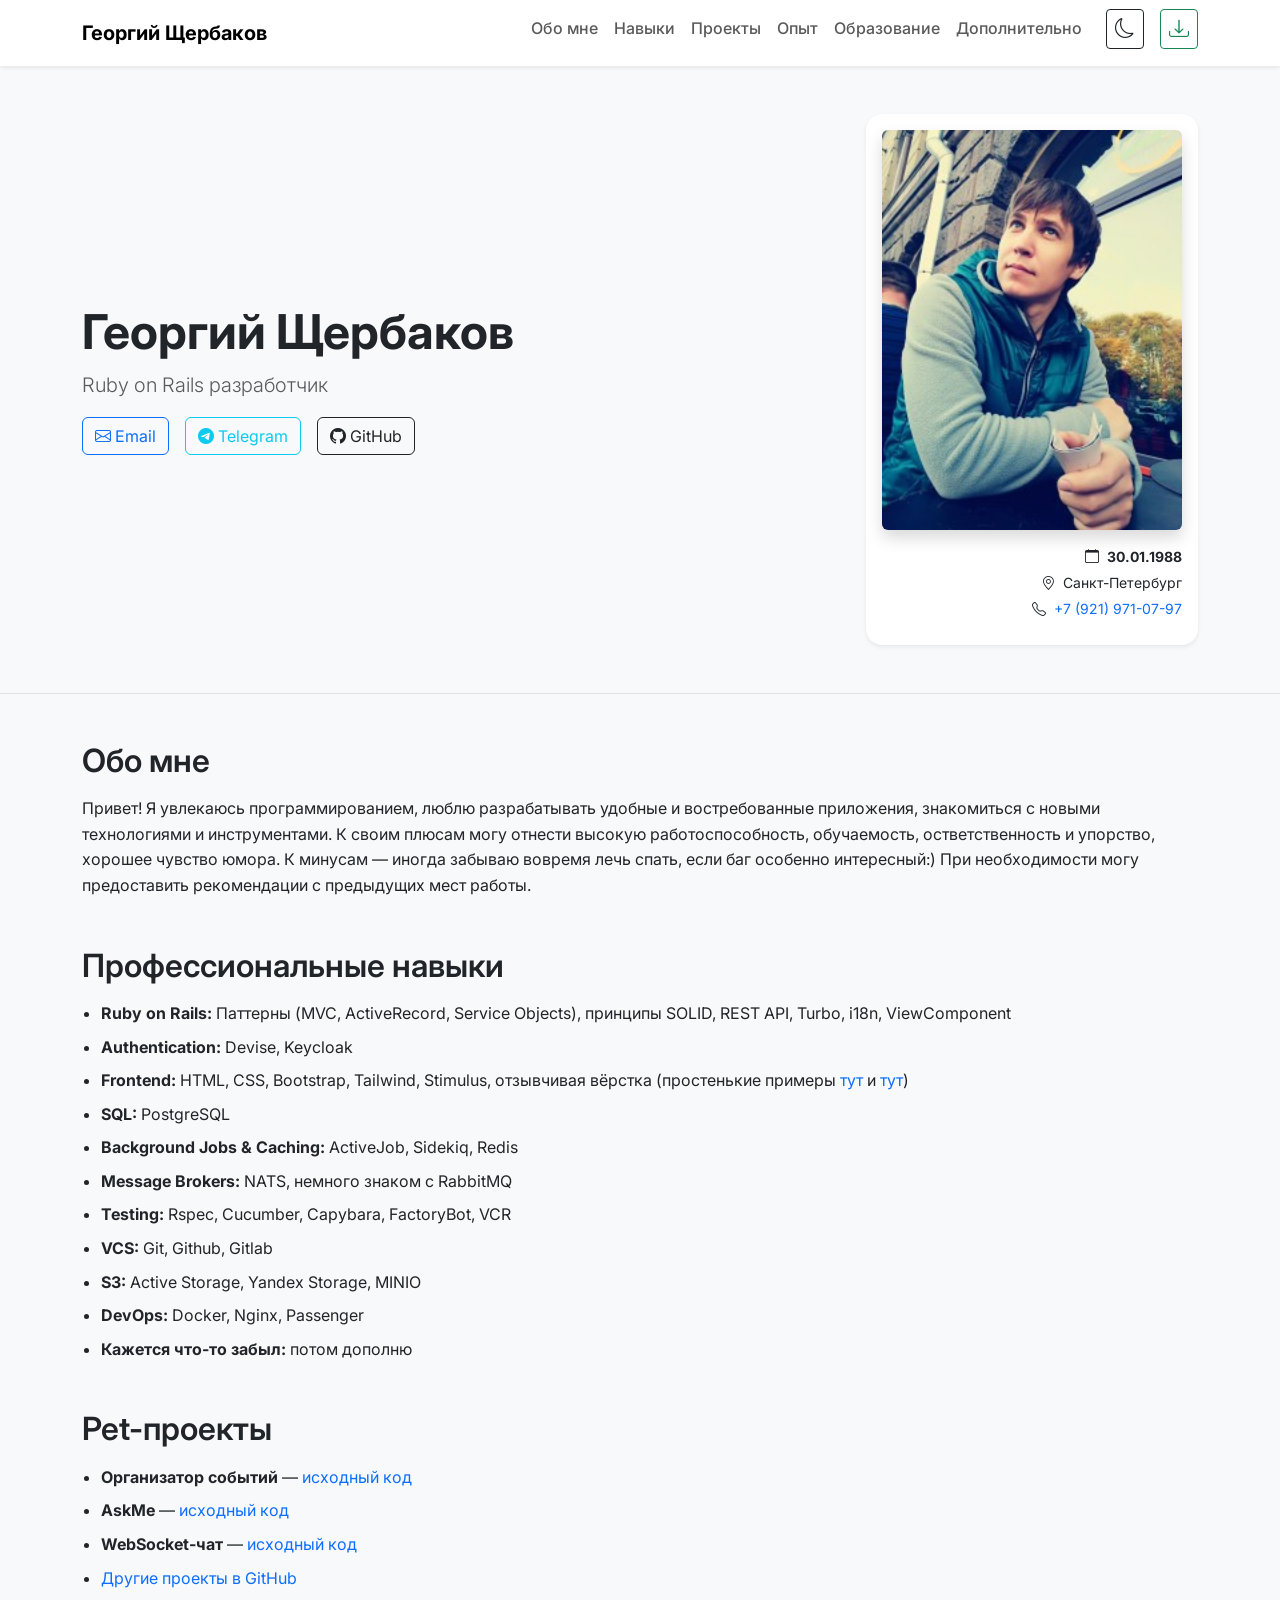
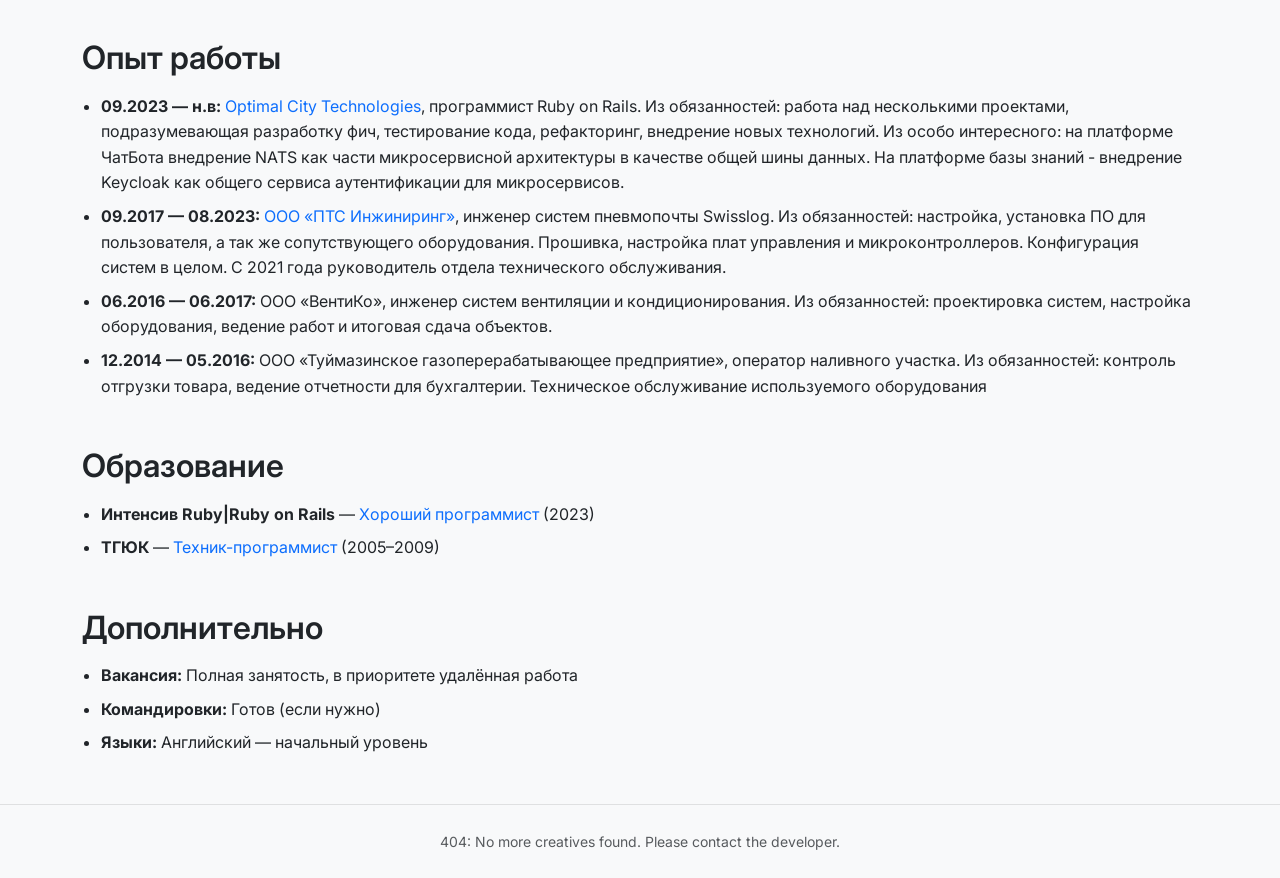
==== commit 83311f28: "Update cv" ====
--- a/index.html
+++ b/index.html
@@ -2,109 +2,146 @@
 <html lang="ru">
 <head>
   <meta charset="UTF-8">
-  <meta name="viewport" content="width=device-width, initial-scale=1">
-  <title>резюме Щербаков Георгий</title>
-  <link href="https://cdn.jsdelivr.net/npm/bootstrap@5.0.2/dist/css/bootstrap.min.css" rel="stylesheet" integrity="sha384-EVSTQN3/azprG1Anm3QDgpJLIm9Nao0Yz1ztcQTwFspd3yD65VohhpuuCOmLASjC" crossorigin="anonymous">
-  <script src="https://cdn.jsdelivr.net/npm/bootstrap@5.0.2/dist/js/bootstrap.bundle.min.js" integrity="sha384-MrcW6ZMFYlzcLA8Nl+NtUVF0sA7MsXsP1UyJoMp4YLEuNSfAP+JcXn/tWtIaxVXM" crossorigin="anonymous"></script>
-  <link href="https://fonts.googleapis.com/css2?family=Lobster&family=PT+Sans+Narrow&display=swap" rel="stylesheet" type="text/css">
+  <meta name="viewport" content="width=device-width, initial-scale=1.0">
+  <title>Георгий Щербаков — Ruby on Rails разработчик</title>
+  <link href="https://fonts.googleapis.com/css2?family=Inter:wght@400;600;700&display=swap" rel="stylesheet">
+  <link href="https://cdn.jsdelivr.net/npm/bootstrap-icons@1.10.5/font/bootstrap-icons.css" rel="stylesheet">
+  <link href="https://cdn.jsdelivr.net/npm/bootstrap@5.3.2/dist/css/bootstrap.min.css" rel="stylesheet">
+  <link href="https://cdn.jsdelivr.net/npm/aos@2.3.4/dist/aos.css" rel="stylesheet">
   <link rel="stylesheet" href="css/style.css">
-  <link rel="stylesheet" href="https://cdn.jsdelivr.net/npm/bootstrap-icons@1.5.0/font/bootstrap-icons.css">
+  <script src="https://cdn.jsdelivr.net/npm/bootstrap@5.3.2/dist/js/bootstrap.bundle.min.js" defer></script>
+  <script src="https://cdn.jsdelivr.net/npm/aos@2.3.4/dist/aos.js" defer></script>
+  <script src="js/theme-toggle.js" defer></script>
 </head>
-
-<body class="bg_gradient">
-<div class="container">
-  <div class="row">
-    <div class="col-lg-4 shadow p-3 mt-4 mb-5 bg-white rounded">
-      <div class="sidebar sticky-top">
-        <h1 class="mb-4 mt-2">Георгий Щербаков</h1>
-        <h5 class="mb-4"><b>Ruby on Rails разработчик</b></h5>
-        <img src="img/georgy.jpg" alt="Георгий Щербаков - фото" class="profile-pic img-fluid"/>
-        <ul class="list-unstyled mb-5">
-          <li><b>Дата рождения:</b> 30.01.1988</li>
-          <li><b>Город:</b> Санкт-Петербург</li>
-        </ul>
-
-        <h3>Связаться со мной</h3>
-          <h5 class="bi bi-telephone-fill"><a class="without_line" href="tel:+7(921) 971-07-97">  +7 (921) 971-07-97</a></h5>
-          <h5 class="bi bi-envelope-fill"><a class="without_line" href="mailto:lordsynergymail@gmail.com">  lordsynergymail@gmail.com</a></h5>
-          <h5 class="bi bi-telegram"><a class="without_line" href="https://telegram.me/@lordsynergy">  @lordsynergy</a></h5>
-      </div>
-    </div>
-
-    <div class="col-lg-8 p-5 shadow mt-4 mb-5 bg-white rounded">
-      <div class="mb-4">
-        <h4>Обо мне</h4>
-        <p class="list-unstyled">
-          Меня зовут Георгий, мне очень нравится программировать, создавать удобные и понятные приложения, узнавать что то
-          новое и развиваться. Обладаю высокой работоспособностью, легко обучаем, имею хорошее чувство юмора, целеустремленность,
-          умею находить общий язык с командой. При необходимости могу предоставить рекомендации с предыдущих мест работы.
-          Большое желание расти и развиваться в сфере IT-разработки
-        </p>
-      </div>
-
-      <div class="mb-4">
-        <h4>Профессиональные навыки</h4>
-        <ul>
-          <li><b>Ruby: </b>понимание принципов ООП, классов, наследования, CodeStyle для удобочитаемости моего кода - обязательная часть, работа с гемами</li>
-          <li><b>Ruby on Rails: </b>научили создавать приложения согласно <b>REST</b> архитектуре и следуя паттерну <b>MVC</b>. После создания (если вы гуру TDD -
-            тогда во время (я пока после)) покрывать приложение unit и интеграционными тестами, используя <b>Rspec</b> и <b>Capybara</b>. Понимаю, что <b>ActiveRecord</b> -
-            хорошая штука... ну то есть шаблон проектирования, служащий для создания моделей приложения в БД, связей между этими моделями и в целом упрощающий
-            общение с базой данных. Так же работал с <b>ActiveJob</b> для создания фоновых задач, в том числе по рассылки почтовых уведомлений на основе <b>ActionMailer + mailjet</b>,
-            гема <b>resque</b> и NoSQL БД <b>Redis</b> для хранения фоновых задач. Если вдруг возникнет вопрос, как подключить загрузку изображений
-            к приложению - могу посоветовать <b>сarrierwave</b> и <b>rmagic</b>. Для регистрации пользователей в своих приложениях использую гем <b>devise</b></li>
-          <li><b>Frontend: </b>работал с HTML, CSS, Skeleton, Bootstrap. Понимаю, что адаптивная верстка - важный момент. Пример моих работ в этой области -
-            <a href="https://lordsynergy.github.io/landing_test/" class="without_line">тут</a> и <a href="https://lordsynergy.github.io/barbecue/" class="without_line">тут</a></li>
-          <li><b>SQL: </b>в своих приложениях в продакшене использую PostgreSQL, для dev-окружения - SQLite. Знаю основы SQL языка</li>
-          <li><b>VCS: </b>Git - необходимый инструмент любого разработчика. Перед коммитом проверяй наличие чувствительных данных, таких как пароли и ключи!
-            Их нужно вносить в <b>.gitignore</b>. Особенно это касается перед отправкой на GitHub. Кстати здесь мой профиль <a href="https://github.com/lordsynergy" class="without_line">GitHub</a></li>
-          <li><b>DevOps: </b>свои приложения выгружал на VPS, на котором настроил <b>Nginx + passenger</b>. Использовал удобный инструмент
-            для деплоя - <b>Capistrano</b>. Приходилось работать с <b>Yandex Storage</b>, на котором хранились изображения, загружаемые пользователями</li>
-        </ul>
-      </div>
-
-      <div class="mb-4">
-        <h4>Мои проекты</h4>
-        <ul>
-          <li>Приложение <b>«Организатор событий»</b> — <a href="https://event.goodprogramming.ru/" class="without_line">
-            https://event.goodprogramming.ru/</a>. Исходный код и описание на <a href="https://github.com/lordsynergy/bbq_new" class="without_line">GitHub</a></li>
-          <li>Приложение <b>«AskMe»</b> — <a href="https://askme.goodprogramming.ru/" class="without_line">
-            https://askme.goodprogramming.ru/</a>. Исходный код и описание на <a href="https://github.com/lordsynergy/askme_new" class="without_line">GitHub</a></li>
-          <li>Приложение <b>«Instachat»</b> — чат, демонстрирующий работу websocket: <a href="https://chat.goodprogramming.ru/" class="without_line">
-            https://chat.goodprogramming.ru/</a>. Код на <a href="https://github.com/lordsynergy/Instachat" class="without_line">GitHub</a></li>
-          <li>Профиль <a href="https://github.com/lordsynergy" class="without_line">GitHub</a>, где можно ознакомиться с другими приложениями</li>
-        </ul>
-      </div>
-
-      <div class="mb-4">
-        <h4>Опыт работы</h4>
-        <ul>
-          <li><b>09.2017 — н.в.: </b>ООО «ПТС Инжиниринг», инженер систем пневмопочты Swisslog. Из обязанностей:
-            настройка, установка ПО для пользователя, а так же сопутствующего оборудования. Прошивка, настройка плат управления и микроконтроллеров.
-            Конфигурация систем в целом. С 2021 года руководитель отдела технического обслуживания систем пневмопочты на медицинских объектах </li>
-          <li><b>06.2016 — 06.2017: </b>ООО «ВентиКо», инженер систем вентиляции и кондиционирования. Из обязанностей: проектировка систем, настройка
-            оборудования, ведение работ и итоговая сдача объектов</li>
-          <li><b>12.2014 — 05.2016: </b>ООО «Туймазинское газоперерабатывающее предприятие», оператор наливного участка. Из
-            обязанностей: контроль отгрузки товара, ведение отчетности для бухгалтерии. Техническое обслуживание используемого оборудования</li>
-        </ul>
-      </div>
-
-      <div class="mb-4">
-        <h4>Образование</h4>
-        <ul>
-          <li><b>Интенсив Ruby|Ruby on Rails</b> (<a href="http://goodprogrammer.ru/" class="without_line">Хороший программист</a>) — Ruby on Rails разработчик (2023 г.)</li>
-          <li><b>Туймазинский Государственный Юридический колледж</b> (<a href="http://www.тгюк.рф/" class="without_line">ТГЮК</a>) — Техник-программист (2005-2009 г.)</li>
-        </ul>
-      </div>
-
-      <div>
-        <h4>Дополнительно</h4>
-        <ul>
-          <li><b>Вакансия: </b>Полная занятость, полный рабочий день</li>
-          <li><b>Командировки: </b>Готов к командировкам </li>
-          <li><b>Иностранные языки: </b>Английский - начальный уровень</li>
+<body>
+  <nav class="navbar navbar-expand-lg navbar-light bg-white shadow-sm sticky-top">
+    <div class="container">
+      <a class="navbar-brand fw-bold" href="#">Георгий Щербаков</a>
+      <button class="navbar-toggler" type="button" data-bs-toggle="collapse" data-bs-target="#navbarNav">
+        <span class="navbar-toggler-icon"></span>
+      </button>
+      <div class="collapse navbar-collapse" id="navbarNav">
+        <ul class="navbar-nav ms-auto align-items-center">
+          <li class="nav-item"><a class="nav-link" href="#about">Обо мне</a></li>
+          <li class="nav-item"><a class="nav-link" href="#skills">Навыки</a></li>
+          <li class="nav-item"><a class="nav-link" href="#projects">Проекты</a></li>
+          <li class="nav-item"><a class="nav-link" href="#experience">Опыт</a></li>
+          <li class="nav-item"><a class="nav-link" href="#education">Образование</a></li>
+          <li class="nav-item"><a class="nav-link" href="#additional">Дополнительно</a></li>
+          <li class="nav-item">
+            <button id="theme-toggle" class="btn btn-sm btn-outline-dark ms-3" title="Сменить тему">
+              <i class="bi bi-moon nav-icon"></i>
+            </button>
+          </li>
+          <li class="nav-item">
+            <button onclick="window.print()" class="btn btn-sm btn-outline-success ms-3" title="Скачать PDF">
+              <i class="bi bi-download nav-icon"></i>
+            </button>
+          </li>
         </ul>
       </div>
     </div>
-  </div>
-</div>
+  </nav>
+  <section class="py-5 bg-light border-bottom">
+    <div class="container d-flex flex-column flex-lg-row align-items-center justify-content-between">
+      <div class="mb-4 mb-lg-0">
+        <h1 class="display-5 fw-bold">Георгий Щербаков</h1>
+        <p class="lead text-muted">Ruby on Rails разработчик</p>
+        <div class="d-flex gap-3 flex-wrap">
+          <a href="mailto:lordsynergymail@gmail.com" class="btn btn-outline-primary"><i class="bi bi-envelope"></i> Email</a>
+          <a href="https://t.me/georgeVS" class="btn btn-outline-info"><i class="bi bi-telegram"></i> Telegram</a>
+          <a href="https://github.com/lordsynergy" class="btn btn-outline-dark"><i class="bi bi-github"></i> GitHub</a>
+        </div>
+      </div>
+      <div class="card p-3 shadow-sm text-center text-lg-end bg-white">
+        <img src="img/georgy.jpg" alt="Георгий Щербаков" class="img-fluid rounded shadow mb-3 mx-auto" style="min-width: 300px;">
+        <ul class="list-unstyled small mb-0">
+          <li class="mb-1"><i class="bi bi-calendar me-2"></i><strong>30.01.1988</strong></li>
+          <li class="mb-1"><i class="bi bi-geo-alt me-2"></i>Санкт-Петербург</li>
+          <li><i class="bi bi-telephone me-2"></i><a href="tel:+79219710797">+7 (921) 971-07-97</a></li>
+        </ul>
+      </div>
+    </div>
+  </section>
+  <section id="print-contacts" class="container py-3">
+    <hr>
+    <h5>Контакты</h5>
+    <ul>
+      <li>Email: lordsynergymail@gmail.com</li>
+      <li>Telegram: https://t.me/georgeVS</li>
+      <li>GitHub: https://github.com/lordsynergy</li>
+    </ul>
+  </section>
+  <main class="container my-5">
+    <section id="about" class="mb-5" data-aos="fade-up">
+      <h2 class="mb-3">Обо мне</h2>
+      <p>Привет! Я увлекаюсь программированием, люблю разрабатывать удобные и востребованные приложения, знакомиться с
+      новыми технологиями и инструментами. К своим плюсам могу отнести высокую работоспособность, обучаемость, остветственность
+      и упорство, хорошее чувство юмора. К минусам — иногда забываю вовремя лечь спать, если баг особенно интересный:)
+      При необходимости могу предоставить рекомендации с предыдущих мест работы.</p>
+    </section>
+    <section id="skills" class="mb-5" data-aos="fade-up">
+      <h2 class="mb-3">Профессиональные навыки</h2>
+      <ul>
+        <li><strong>Ruby on Rails:</strong> Паттерны (MVC, ActiveRecord, Service Objects), принципы SOLID, REST API,
+          Turbo, i18n, ViewComponent</li>
+        <li><strong>Authentication:</strong> Devise, Keycloak</li>
+        <li><strong>Frontend:</strong> HTML, CSS, Bootstrap, Tailwind, Stimulus, отзывчивая вёрстка (простенькие примеры <a href="https://lordsynergy.github.io/landing_test/">тут</a> и <a href="https://lordsynergy.github.io/barbecue/">тут</a>)</li>
+        <li><strong>SQL:</strong> PostgreSQL</li>
+        <li><strong>Background Jobs & Caching:</strong> ActiveJob, Sidekiq, Redis</li>
+        <li><strong>Message Brokers:</strong> NATS, немного знаком с RabbitMQ</li>
+        <li><strong>Testing:</strong> Rspec, Cucumber, Capybara, FactoryBot, VCR</li>
+        <li><strong>VCS:</strong> Git, Github, Gitlab</li>
+        <li><strong>S3:</strong> Active Storage, Yandex Storage, MINIO</li>
+        <li><strong>DevOps:</strong> Docker, Nginx, Passenger</li>
+        <li><strong>Кажется что-то забыл:</strong> потом дополню</li>
+      </ul>
+    </section>
+    <section id="projects" class="mb-5" data-aos="fade-up">
+      <h2 class="mb-3">Pet-проекты</h2>
+      <ul>
+        <li><strong>Организатор событий</strong> — <a href="https://github.com/lordsynergy/bbq_new">исходный код</a></li>
+        <li><strong>AskMe</strong> — <a href="https://github.com/lordsynergy/askme_new">исходный код</a></li>
+        <li><strong>WebSocket-чат</strong> — <a href="https://github.com/lordsynergy/Instachat">исходный код</a></li>
+        <li><a href="https://github.com/lordsynergy?tab=repositories">Другие проекты в GitHub</a></li>
+      </ul>
+    </section>
+    <section id="experience" class="mb-5" data-aos="fade-up">
+      <h2 class="mb-3">Опыт работы</h2>
+      <ul>
+        <li><strong>09.2023 — н.в:</strong><a href="https://optimalcity.ru/"> Optimal City Technologies</a>, программист
+          Ruby on Rails. Из обязанностей: работа над несколькими проектами, подразумевающая разработку фич, тестирование кода,
+          рефакторинг, внедрение новых технологий. Из особо интересного: на платформе ЧатБота внедрение NATS как части
+          микросервисной архитектуры в качестве общей шины данных. На платформе базы знаний - внедрение Keycloak как общего сервиса
+          аутентификации для микросервисов.
+        <li><strong>09.2017 — 08.2023:</strong><a href="https://massar.ru/"> ООО «ПТС Инжиниринг»</a>, инженер систем пневмопочты Swisslog.
+          Из обязанностей: настройка, установка ПО для пользователя, а так же сопутствующего оборудования.
+          Прошивка, настройка плат управления и микроконтроллеров. Конфигурация систем в целом.
+          С 2021 года руководитель отдела технического обслуживания.</li>
+        <li><strong>06.2016 — 06.2017:</strong> ООО «ВентиКо», инженер систем вентиляции и кондиционирования.
+          Из обязанностей: проектировка систем, настройка оборудования, ведение работ и итоговая сдача объектов.</li>
+        <li><strong>12.2014 — 05.2016:</strong> ООО «Туймазинское газоперерабатывающее предприятие», оператор наливного участка.
+          Из обязанностей: контроль отгрузки товара, ведение отчетности для бухгалтерии. Техническое обслуживание используемого оборудования</li>
+      </ul>
+    </section>
+    <section id="education" class="mb-5" data-aos="fade-up">
+      <h2 class="mb-3">Образование</h2>
+      <ul>
+        <li><strong>Интенсив Ruby|Ruby on Rails</strong> — <a href="http://goodprogrammer.ru/">Хороший программист</a> (2023)</li>
+        <li><strong>ТГЮК</strong> — <a href="http://www.тгюк.рф/">Техник-программист</a> (2005–2009)</li>
+      </ul>
+    </section>
+    <section id="additional" class="mb-5" data-aos="fade-up">
+      <h2 class="mb-3">Дополнительно</h2>
+      <ul>
+        <li><strong>Вакансия:</strong> Полная занятость, в приоритете удалённая работа</li>
+        <li><strong>Командировки:</strong> Готов (если нужно)</li>
+        <li><strong>Языки:</strong> Английский — начальный уровень</li>
+      </ul>
+    </section>
+  </main>
+  <footer class="text-center py-4">
+    <small class="text-muted">404: No more creatives found. Please contact the developer.</small>
+  </footer>
 </body>
+</html>
--- a/css/style.css
+++ b/css/style.css
@@ -1,15 +1,126 @@
-.profile-pic {
-  border-radius: 2%;
-  width: 300px;
-  margin: 20px auto;
-  display: inline-block;
+body {
+  font-family: 'Inter', sans-serif;
+  background-color: #f8f9fa;
+  color: #212529;
+  line-height: 1.6;
+  transition: background-color 0.3s, color 0.3s;
 }
 
-.without_line {
+h1, h2, h3, h4, h5 {
+  font-weight: 600;
+}
+
+a {
+  color: #0d6efd;
   text-decoration: none;
 }
+a:hover {
+  color: #0b5ed7;
+  text-decoration: underline;
+}
 
-.bg_gradient {
-  background: rgb(248,255,242);
-  background: linear-gradient(141deg, rgba(248,255,242,1) 10%, rgba(255,255,254,1) 25%, rgba(255,255,255,1) 75%, rgba(255,243,243,1) 90%);
+.card {
+  border: none;
+  border-radius: 1rem;
+  background-color: #ffffff;
+  box-shadow: 0 6px 20px rgba(0, 0, 0, 0.06);
 }
+
+.navbar-brand {
+  font-size: 1.25rem;
+}
+.nav-link {
+  font-weight: 500;
+}
+.nav-icon {
+  font-size: 1.25rem;
+  vertical-align: middle;
+}
+img {
+  max-width: 100%;
+  border-radius: 12px;
+  object-fit: cover;
+}
+ul {
+  padding-left: 1.2rem;
+}
+ul li {
+  margin-bottom: 0.5rem;
+}
+
+/* Тёмная тема */
+.dark-theme {
+  background-color: #121212;
+  color: #e0e0e0;
+}
+.dark-theme .card,
+.dark-theme .navbar,
+.dark-theme .bg-light {
+  background-color: #1e1e1e !important;
+  color: #e0e0e0;
+}
+.dark-theme a {
+  color: #90caf9;
+}
+.dark-theme .nav-link {
+  color: #bbbbbb;
+}
+.dark-theme .nav-link:hover {
+  color: #ffffff;
+}
+.dark-theme .btn-outline-dark {
+  border-color: #ccc;
+  color: #ccc;
+}
+.dark-theme .lead {
+  color: #adb5bd !important;
+}
+.dark-theme .card {
+  border: 1px solid rgba(255, 255, 255, 0.15);
+}
+#print-contacts {
+  display: none;
+}
+.theme-toggle-icon {
+  font-size: 1.25rem;
+  vertical-align: middle;
+}
+footer {
+  border-top: 1px solid rgba(0,0,0,0.1);
+  margin-top: 3rem;
+}
+.dark-theme footer {
+  border-top: 1px solid rgba(255,255,255,0.1);
+}
+.dark-theme footer .text-muted {
+  color: #adb5bd !important;
+}
+
+
+/* Print */
+@media print {
+  body {
+    background-color: #fff;
+    color: #000;
+    font-size: 12pt;
+  }
+
+  .navbar, .btn, #theme-toggle {
+    display: none !important;
+  }
+
+  .card {
+    box-shadow: none !important;
+    border: none;
+    background: transparent !important;
+  }
+
+  a[href]:after {
+    font-size: 0.8em;
+    color: #555;
+  }
+
+  #print-contacts {
+    display: block !important;
+  }
+}
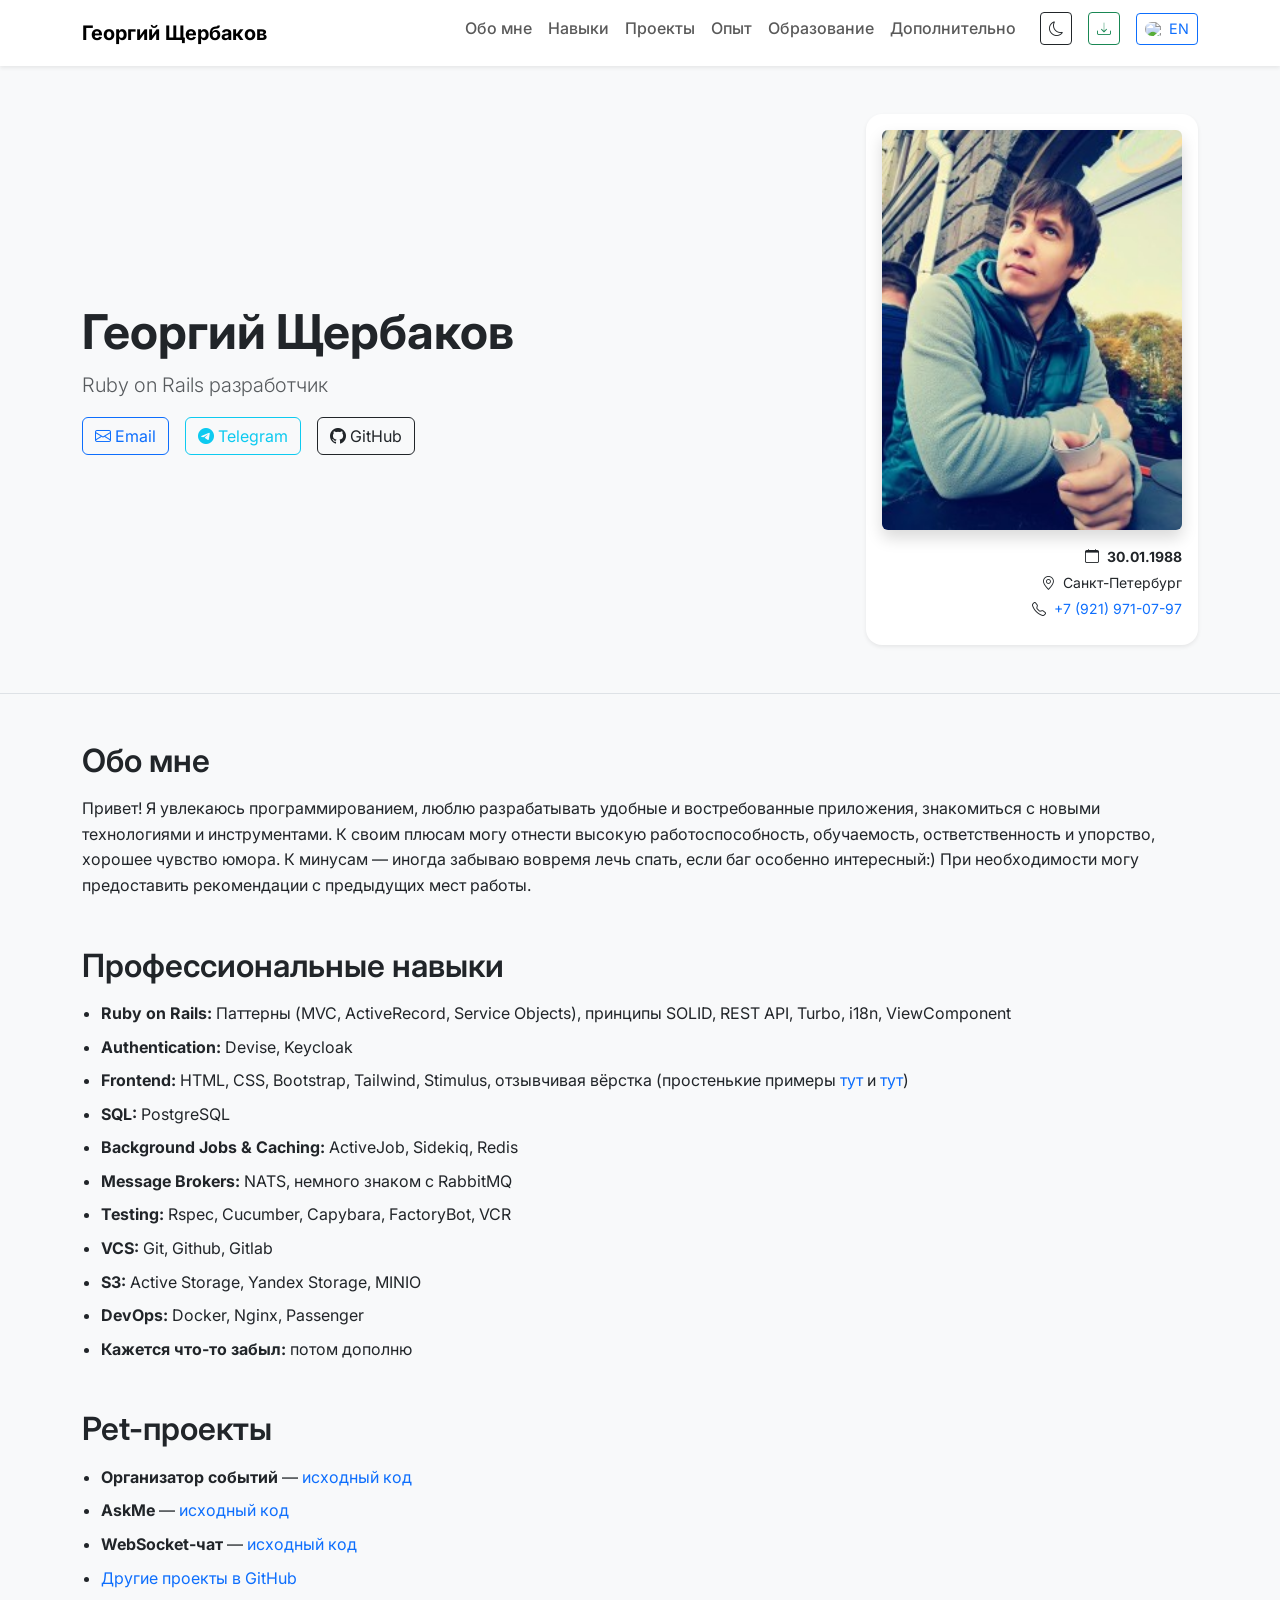
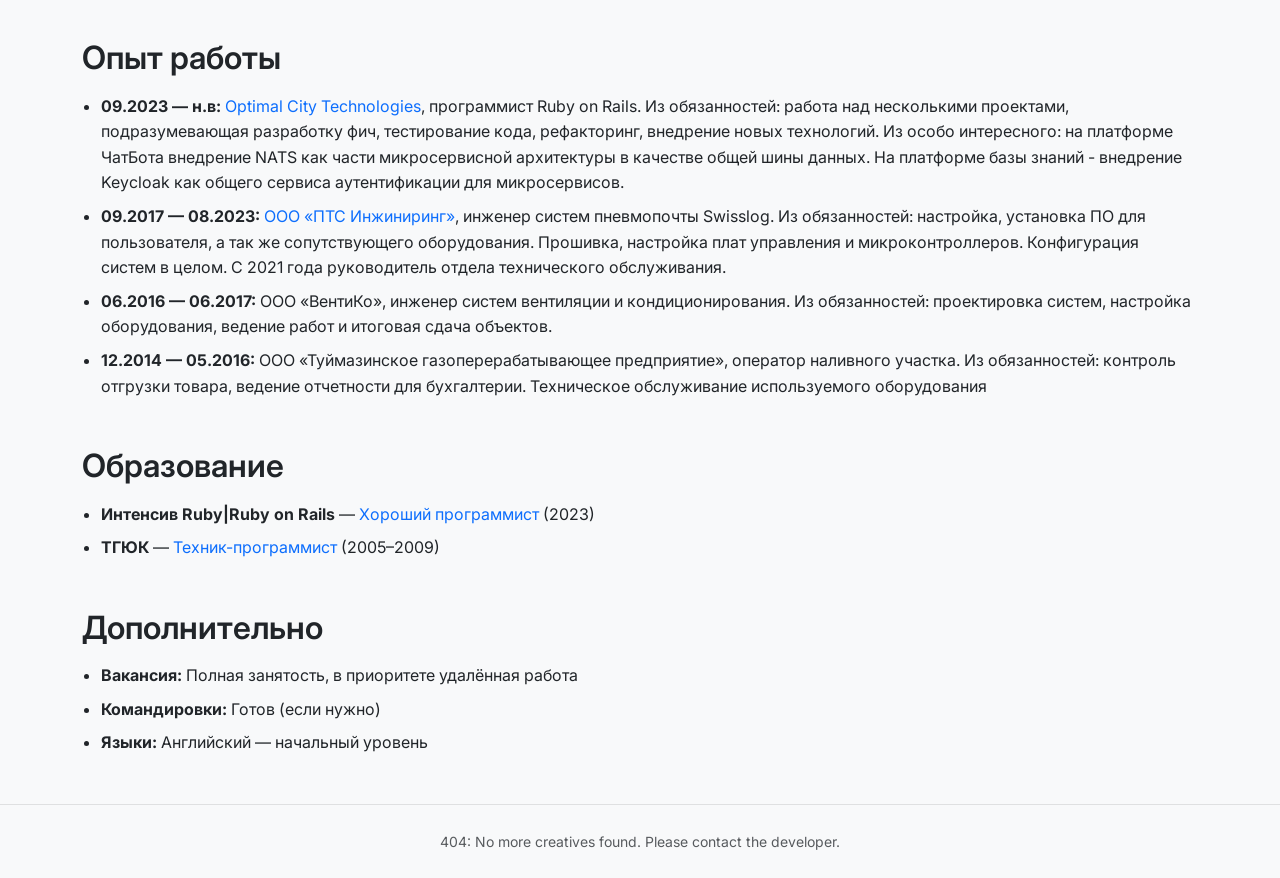
==== commit 395fa38b: "Add en version" ====
--- a/index.html
+++ b/index.html
@@ -37,6 +37,12 @@
             <button onclick="window.print()" class="btn btn-sm btn-outline-success ms-3" title="Скачать PDF">
               <i class="bi bi-download nav-icon"></i>
             </button>
+          </li>
+          <li class="nav-item">
+            <a href="index_en.html" class="btn btn-sm btn-outline-primary ms-3 d-flex align-items-center nav-icon" title="English version">
+              <img src="https://flagcdn.com/gb.svg" alt="EN" width="20" height="14" class="me-1" />
+              EN
+            </a>
           </li>
         </ul>
       </div>
--- a/css/style.css
+++ b/css/style.css
@@ -33,7 +33,7 @@
   font-weight: 500;
 }
 .nav-icon {
-  font-size: 1.25rem;
+  font-size: 0.9rem;
   vertical-align: middle;
 }
 img {
